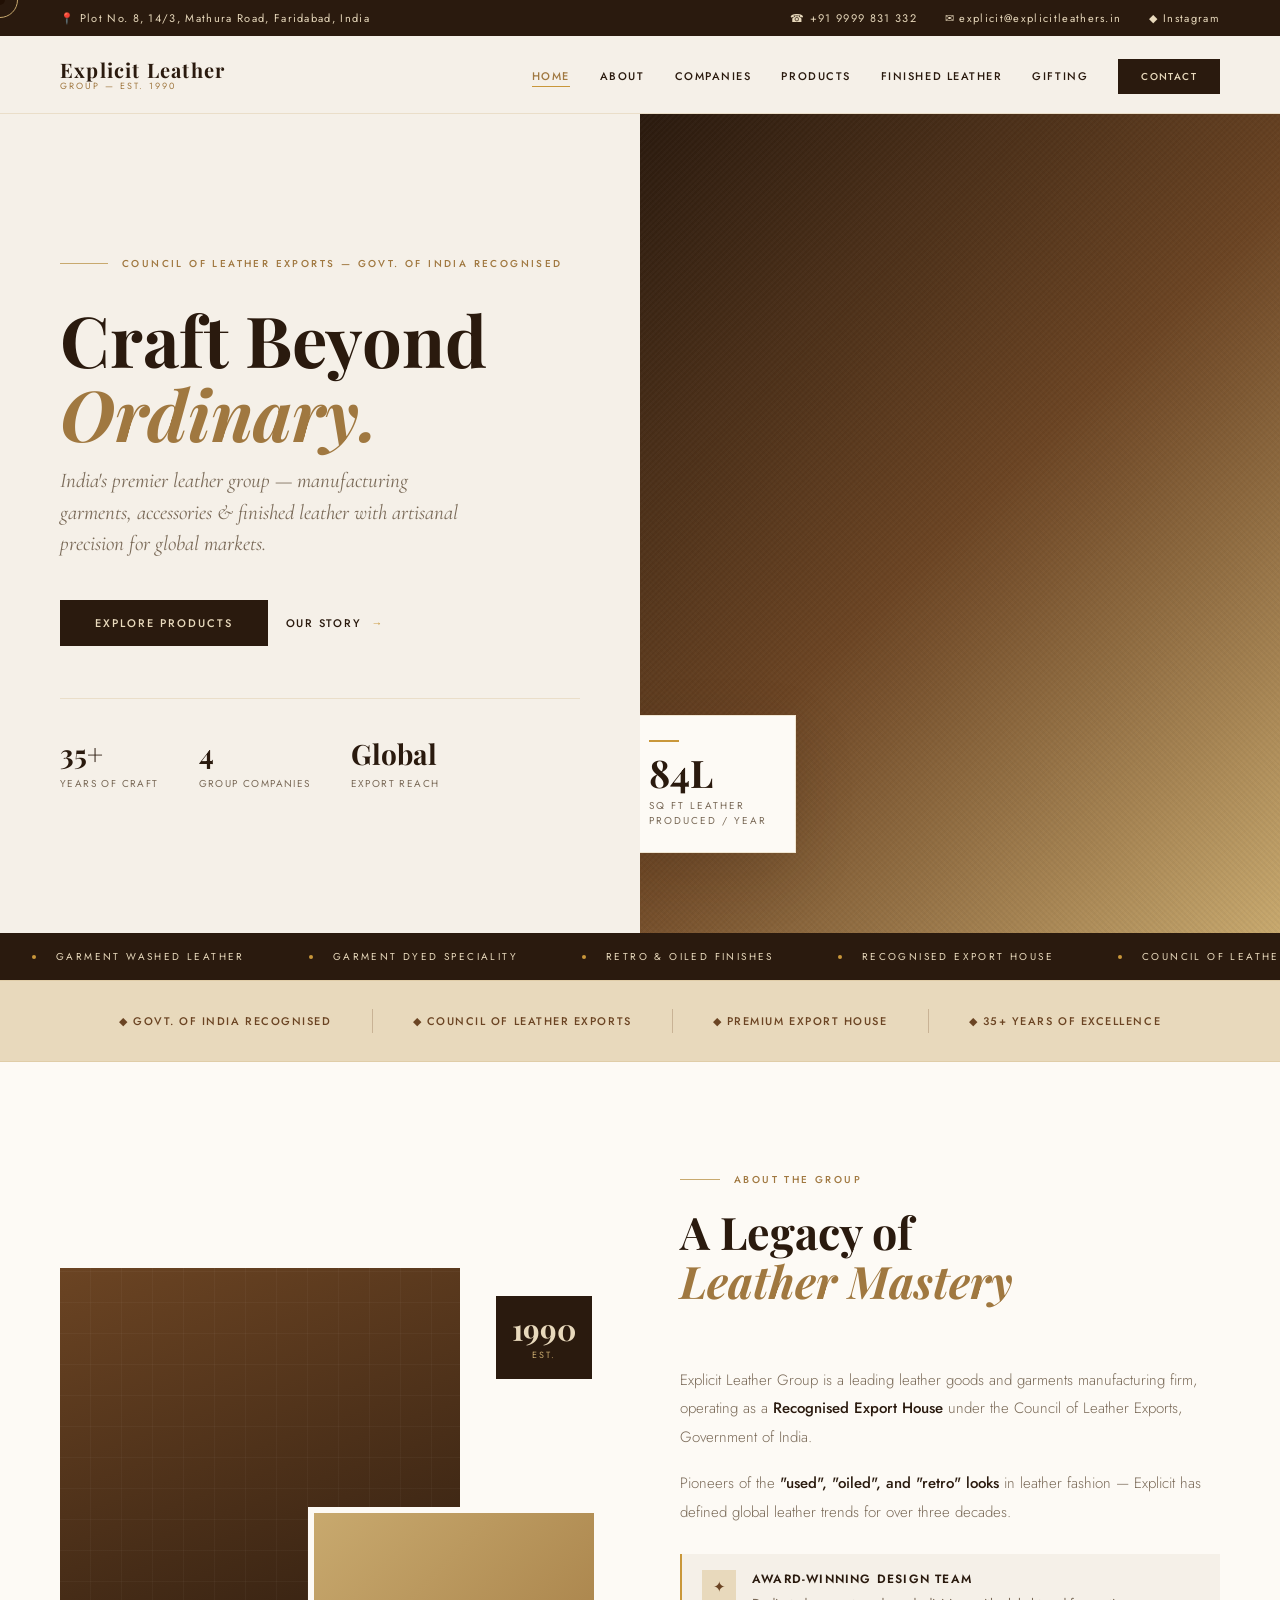
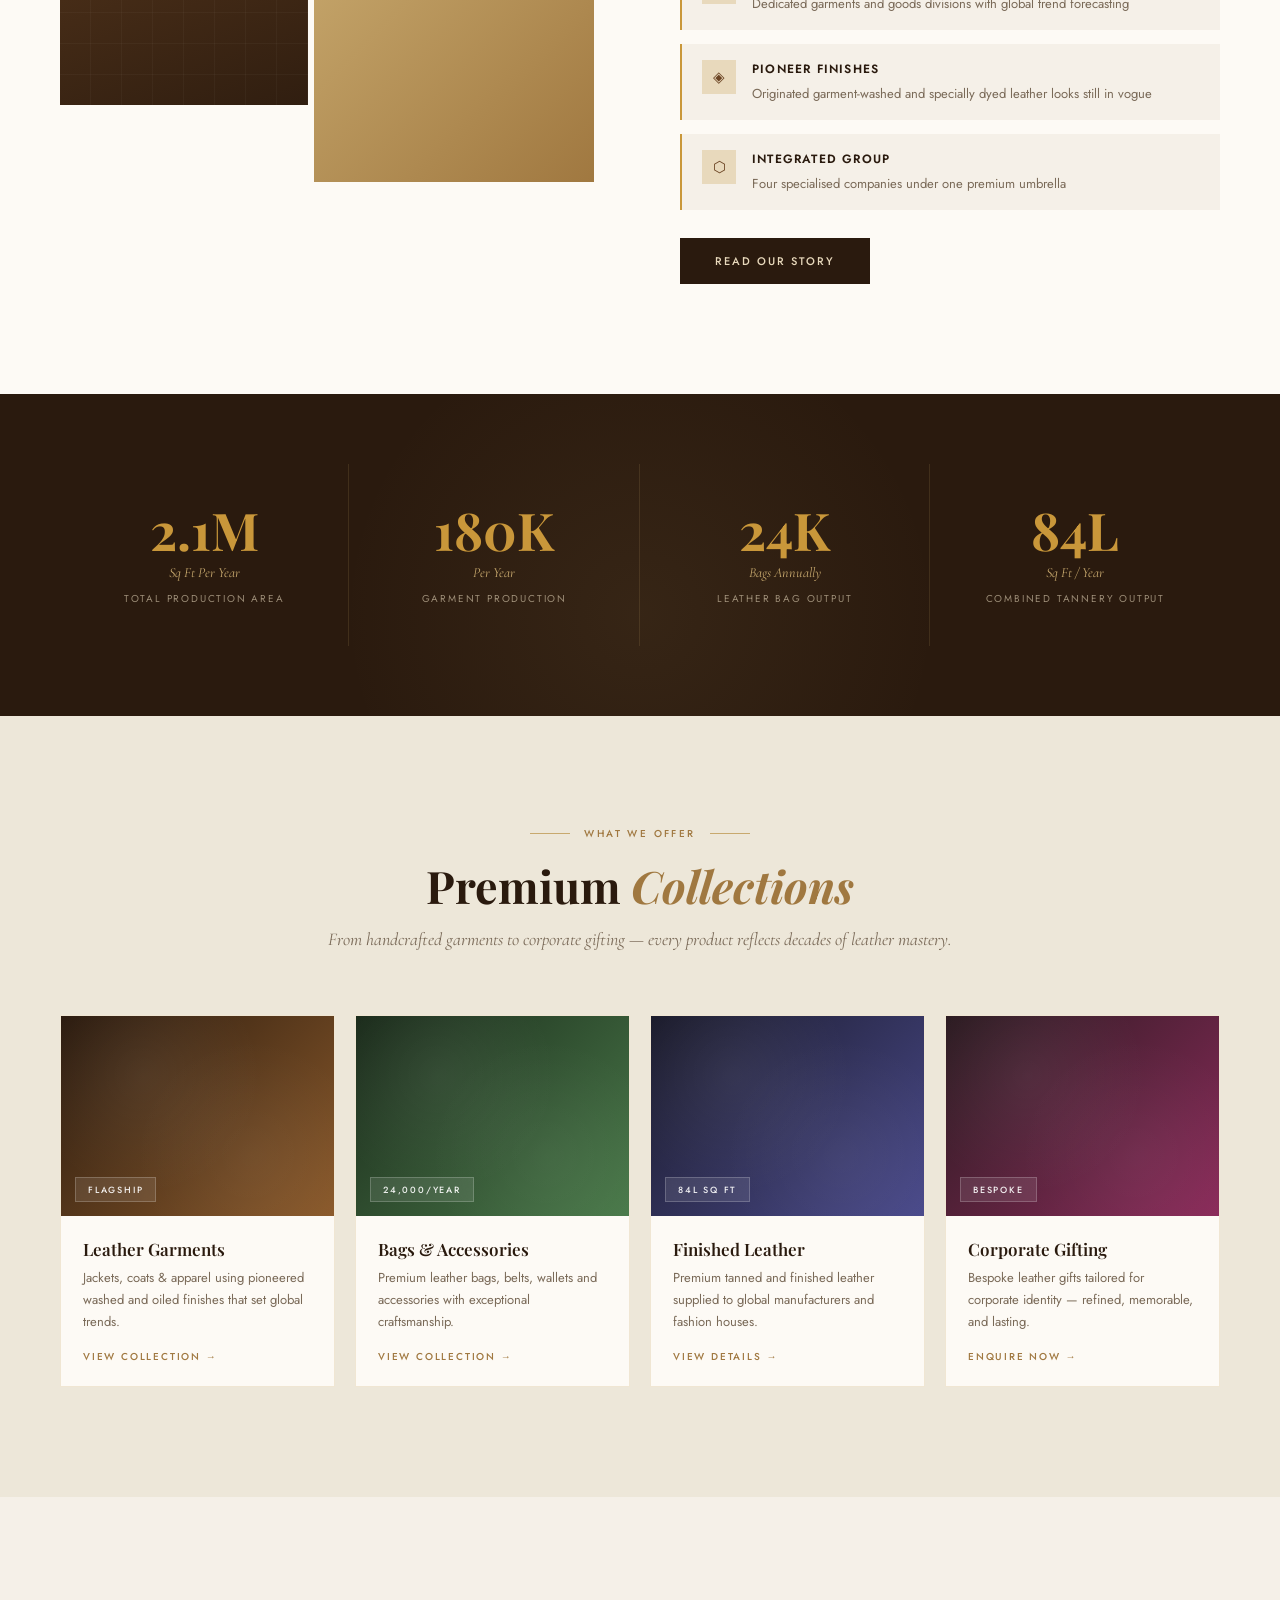
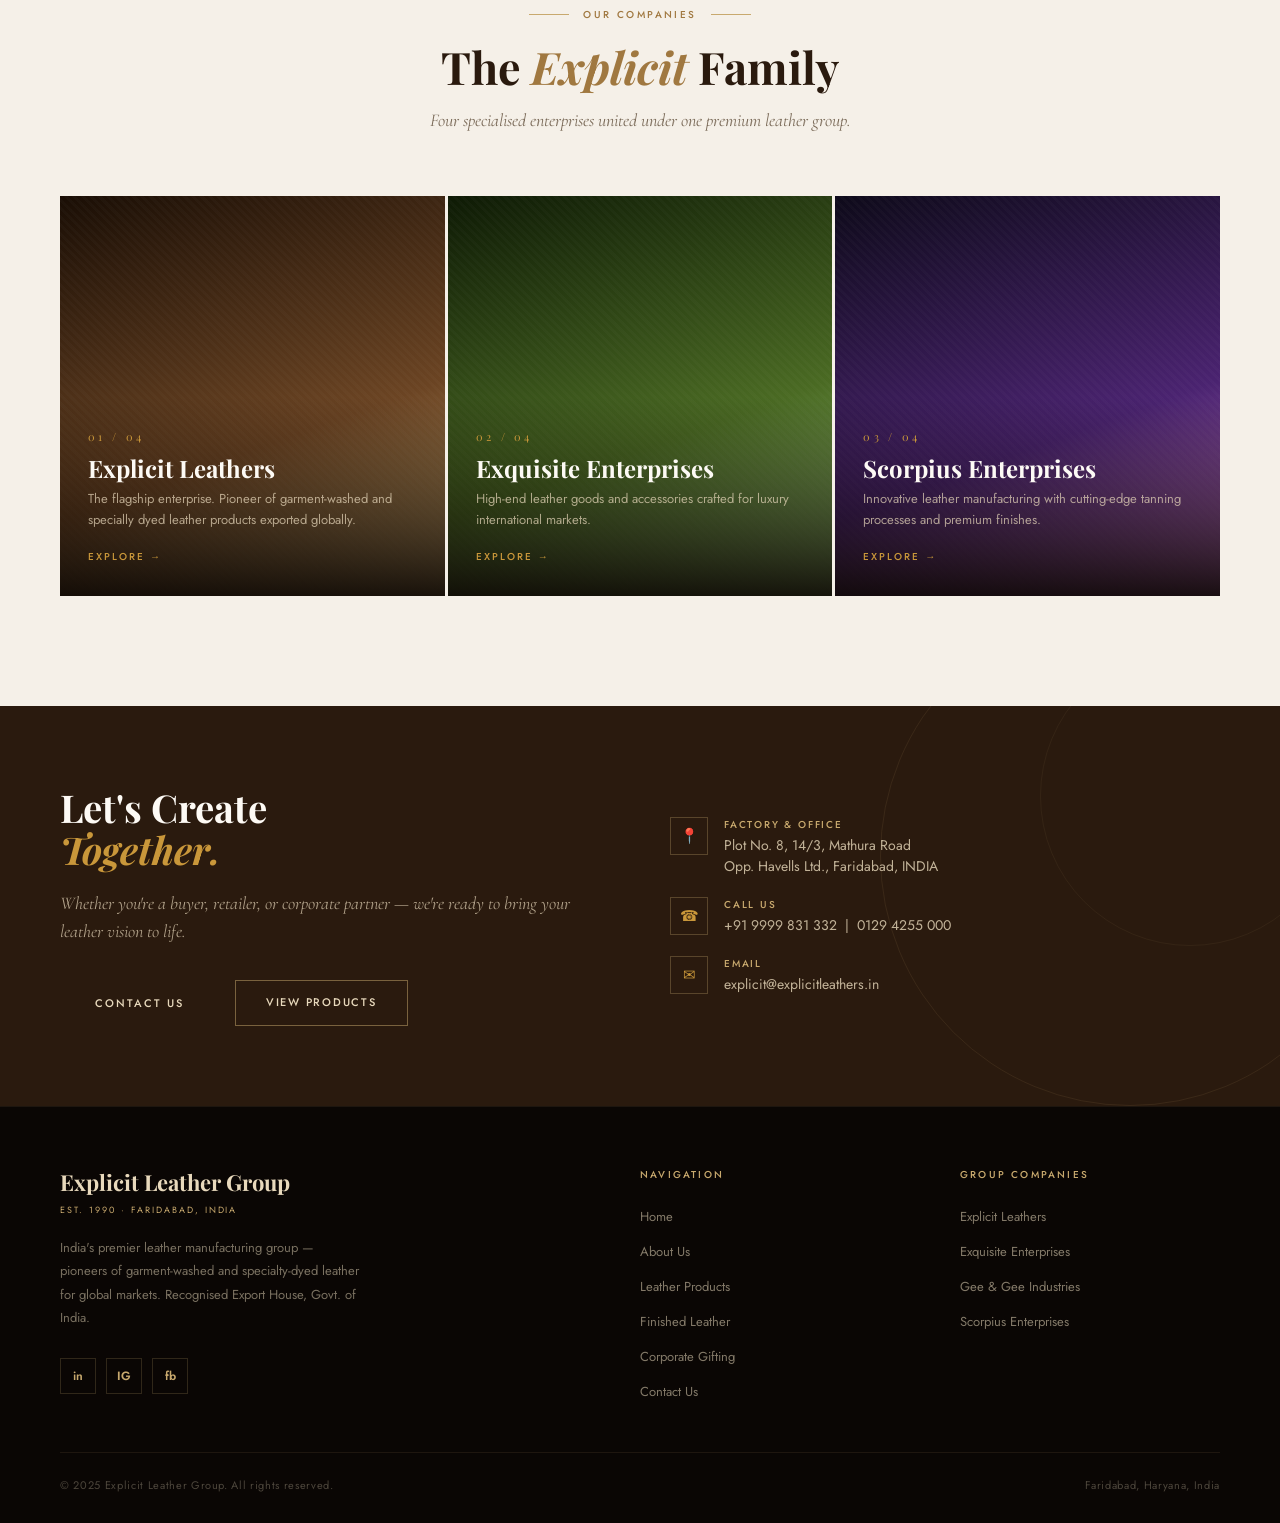
==== index.html @ a6e79720 "rename to lowercase index" ====
<!DOCTYPE html>
<html lang="en">
<head>
<meta charset="UTF-8"><meta name="viewport" content="width=device-width,initial-scale=1.0">
<title>Explicit Leather Group — Premium Leather Since 1990</title>
<link rel="stylesheet" href="global.css">
<style>
.hero{min-height:91vh;display:grid;grid-template-columns:1fr 1fr;position:relative;overflow:hidden}
.hero-left{display:flex;flex-direction:column;justify-content:center;padding:100px 60px;position:relative;z-index:2}
.hero-eyebrow{display:flex;align-items:center;gap:14px;margin-bottom:32px}
.hero-eyebrow .line{width:48px;height:1px;background:var(--tan)}
.hero-eyebrow span{font-size:10px;letter-spacing:.24em;text-transform:uppercase;color:var(--tan-dark);font-weight:500}
.hero h1{font-family:'Playfair Display',serif;font-size:clamp(52px,5.5vw,82px);line-height:1.05;font-weight:700;color:var(--espresso);margin-bottom:14px}
.hero h1 em{font-style:italic;color:var(--tan-dark)}
.hero-sub{font-family:'Cormorant Garamond',serif;font-size:21px;color:var(--muted);font-style:italic;margin-bottom:40px;line-height:1.5;max-width:420px}
.hero-actions{display:flex;gap:18px;align-items:center}
.hero-right{position:relative;overflow:hidden;display: flex;align-items: center;justify-content: center;}
.hero-bg{position:absolute;inset:0;background:linear-gradient(135deg,#2A1A0E 0%,#6B4423 50%,#C8A96E 100%)}
.hero-texture{position:absolute;inset:0;background-image:repeating-linear-gradient(45deg,transparent,transparent 2px,rgba(0,0,0,.03) 2px,rgba(0,0,0,.03) 4px),repeating-linear-gradient(-45deg,transparent,transparent 2px,rgba(255,255,255,.02) 2px,rgba(255,255,255,.02) 4px)}
.hero-overlay{position:absolute;inset:0;background:linear-gradient(to right,var(--ivory) 0%,rgba (245,240.232,0),transparent 20%);pointer-events: none;z-index: 1;}
.hero-badge{position:absolute;bottom:80px;left:-20px;background:var(--white);border:1px solid var(--border);padding:24px 28px;z-index:10;box-shadow:0 20px 60px rgba(42,26,14,.15);animation:floatY 3s ease-in-out infinite alternate}
@keyframes floatY{from{transform:translateY(0)}to{transform:translateY(-8px)}}
.hero-badge .num{font-family:'Playfair Display',serif;font-size:38px;font-weight:700;color:var(--espresso);line-height:1}
.hero-badge .lbl{font-size:10px;letter-spacing:.2em;text-transform:uppercase;color:var(--muted);margin-top:6px}
.hero-badge .bar{width:30px;height:2px;background:var(--gold);margin-bottom:12px}
.hero-numbers{display:flex;gap:40px;margin-top:52px;padding-top:36px;border-top:1px solid var(--border)}
.hn .n{font-family:'Playfair Display',serif;font-size:28px;font-weight:700;color:var(--espresso)}
.hn .l{font-size:10px;letter-spacing:.14em;text-transform:uppercase;color:var(--muted);margin-top:4px}
.recognition-banner{background:var(--tan-light);padding:28px 60px;display:flex;align-items:center;justify-content:center;gap:40px;border-top:1px solid var(--border);border-bottom:1px solid var(--border)}
.rec-item{display:flex;align-items:center;gap:12px;font-size:11px;letter-spacing:.14em;text-transform:uppercase;color:var(--brown);font-weight:500}
.rec-divider{width:1px;height:24px;background:rgba(107,68,35,.25)}
.about-strip{padding:110px 60px;display:grid;grid-template-columns:1fr 1fr;gap:80px;align-items:center;background:var(--white)}
.about-visual{position:relative;height:520px}
.av-main{position:absolute;top:0;left:0;width:74%;height:84%;background:linear-gradient(160deg,#6B4423,#2A1A0E);overflow:hidden}
.av-main-p{position:absolute;inset:0;background:repeating-linear-gradient(0deg,transparent,transparent 30px,rgba(255,255,255,.03) 30px,rgba(255,255,255,.03) 31px),repeating-linear-gradient(90deg,transparent,transparent 30px,rgba(255,255,255,.03) 30px,rgba(255,255,255,.03) 31px)}
.av-accent{position:absolute;bottom:0;right:0;width:54%;height:54%;background:linear-gradient(135deg,#C8A96E,#A07840);border:6px solid var(--white)}
.av-year{position:absolute;top:28px;right:8px;background:var(--espresso);color:var(--tan-light);padding:18px 16px;text-align:center;z-index:2}
.av-year .y{font-family:'Playfair Display',serif;font-size:30px;font-weight:700;line-height:1}
.av-year .s{font-size:9px;letter-spacing:.2em;text-transform:uppercase;color:var(--tan);margin-top:4px}
.about-body{color:var(--muted);font-size:15px;line-height:1.9;margin-bottom:18px;font-weight:300}
.about-body strong{color:var(--espresso);font-weight:500}
.highlights{display:flex;flex-direction:column;gap:14px;margin:28px 0}
.hl-item{display:flex;align-items:flex-start;gap:16px;padding:16px 20px;background:var(--ivory);border-left:2px solid var(--gold)}
.hl-icon{width:34px;height:34px;background:var(--tan-light);display:flex;align-items:center;justify-content:center;flex-shrink:0;font-size:15px;color:var(--brown)}
.hl-text strong{display:block;font-size:12px;letter-spacing:.1em;text-transform:uppercase;color:var(--espresso);font-weight:600;margin-bottom:3px}
.hl-text span{font-size:13px;color:var(--muted)}
.products-teaser{padding:110px 60px;background:var(--cream)}
.pt-grid{display:grid;grid-template-columns:repeat(4,1fr);gap:20px;margin-top:60px}
.pt-card{background:var(--white);border:1px solid var(--border);overflow:hidden;transition:box-shadow .4s,transform .4s}
.pt-card:hover{box-shadow:0 20px 50px rgba(42,26,14,.11);transform:translateY(-4px)}
.pt-visual{height:200px;position:relative;overflow:hidden}
.pv1{background:linear-gradient(135deg,#2A1A0E,#8B5A2B)}
.pv2{background:linear-gradient(135deg,#1A2A1A,#4A7A4A)}
.pv3{background:linear-gradient(135deg,#1A1A2A,#4A4A8B)}
.pv4{background:linear-gradient(135deg,#2A1A20,#8B2B5A)}
.pv-pat{position:absolute;inset:0;background-image:radial-gradient(circle at 30% 30%,rgba(255,255,255,.06) 0%,transparent 50%),radial-gradient(circle at 70% 70%,rgba(255,255,255,.04) 0%,transparent 50%)}
.pv-tag{position:absolute;bottom:14px;left:14px;background:rgba(255,255,255,.1);border:1px solid rgba(255,255,255,.2);backdrop-filter:blur(8px);padding:5px 12px;font-size:9px;letter-spacing:.2em;text-transform:uppercase;color:rgba(255,255,255,.9);font-weight:500}
.pt-info{padding:22px}
.pt-name{font-family:'Playfair Display',serif;font-size:17px;font-weight:600;color:var(--espresso);margin-bottom:7px}
.pt-desc{font-size:13px;color:var(--muted);line-height:1.7;margin-bottom:16px}
.pt-link{display:flex;align-items:center;gap:8px;color:var(--tan-dark);font-size:10px;letter-spacing:.18em;text-transform:uppercase;font-weight:500;text-decoration:none;transition:gap .3s}
.pt-link:hover{gap:14px}
.sub-section{padding:110px 60px;background:var(--ivory)}
.sub-grid{display:grid;grid-template-columns:repeat(3,1fr);gap:3px;margin-top:60px}
.sub-card{position:relative;height:400px;overflow:hidden;cursor:pointer}
.sub-bg{position:absolute;inset:0;transition:transform .7s ease}
.sub-card:hover .sub-bg{transform:scale(1.06)}
.sbg1{background:linear-gradient(160deg,#1a0e05 0%,#6B4423 60%,#C8A96E 100%)}
.sbg2{background:linear-gradient(160deg,#0e1a05 0%,#4a6a23 60%,#9BC878 100%)}
.sbg3{background:linear-gradient(160deg,#0e0a1a 0%,#4a2370 60%,#C878C8 100%)}
.sub-tex{position:absolute;inset:0;background-image:repeating-linear-gradient(45deg,transparent,transparent 3px,rgba(255,255,255,.02) 3px,rgba(255,255,255,.02) 6px)}
.sub-con{position:absolute;bottom:0;left:0;right:0;padding:32px 28px;background:linear-gradient(to top,rgba(10,5,2,.92) 0%,transparent 100%)}
.sub-num{font-family:'Playfair Display',serif;font-size:11px;color:var(--gold);letter-spacing:.3em;margin-bottom:10px}
.sub-name{font-family:'Playfair Display',serif;font-size:24px;font-weight:700;color:var(--white);margin-bottom:7px;line-height:1.2}
.sub-desc{font-size:13px;color:rgba(232,217,188,.7);line-height:1.6;margin-bottom:18px}
.sub-link{display:flex;align-items:center;gap:10px;color:var(--gold);font-size:10px;letter-spacing:.2em;text-transform:uppercase;font-weight:500;text-decoration:none;transition:gap .3s}
.sub-link:hover{gap:16px}
.cta-banner{background:var(--espresso);padding:80px 60px;display:grid;grid-template-columns:1fr 1fr;gap:60px;align-items:center;position:relative;overflow:hidden}
.cta-banner::before{content:'';position:absolute;top:-100px;right:-100px;width:500px;height:500px;border:1px solid rgba(200,169,110,.1);border-radius:50%}
.cta-banner::after{content:'';position:absolute;top:-60px;right:-60px;width:300px;height:300px;border:1px solid rgba(200,169,110,.07);border-radius:50%}
.cta-h{font-family:'Playfair Display',serif;font-size:clamp(34px,3vw,52px);font-weight:700;color:var(--white);line-height:1.1;margin-bottom:18px}
.cta-h em{font-style:italic;color:var(--gold)}
.cta-sub{font-family:'Cormorant Garamond',serif;font-style:italic;font-size:18px;color:rgba(232,217,188,.7);margin-bottom:34px;line-height:1.6}
.cta-details{display:flex;flex-direction:column;gap:20px}
.cd-item{display:flex;align-items:flex-start;gap:16px}
.cd-icon{width:38px;height:38px;border:1px solid rgba(200,169,110,.3);display:flex;align-items:center;justify-content:center;color:var(--gold);font-size:15px;flex-shrink:0}
.cd-text strong{display:block;font-size:10px;letter-spacing:.18em;text-transform:uppercase;color:var(--tan);font-weight:500;margin-bottom:3px}
.cd-text span{font-size:14px;color:rgba(232,217,188,.8);line-height:1.5;display:block}
</style>
</head>
<body>
<div class="cursor" id="cursor"></div>
<div class="cursor-ring" id="cursorRing"></div>

<div class="topbar">
  <div>📍 Plot No. 8, 14/3, Mathura Road, Faridabad, India</div>
  <div class="topbar-right">
    <a href="tel:+919999831332">☎ +91 9999 831 332</a>
    <a href="mailto:explicit@explicitleathers.in">✉ explicit@explicitleathers.in</a>
    <a href="https://www.instagram.com/explicitleathergroup/" target="_blank">◆ Instagram</a>
  </div>
</div>

<nav>
  <a class="nav-logo" href="index.html">Explicit Leather<span>Group — Est. 1990</span></a>
  <ul class="nav-links">
    <li><a href="index.html" class="active">Home</a></li>
    <li><a href="about.html">About</a></li>
    <li><a href="companies.html">Companies</a></li>
    <li><a href="products.html">Products</a></li>
    <li><a href="finished-leather.html">Finished Leather</a></li>
    <li><a href="corporate-gifting.html">Gifting</a></li>
    <li><a href="contact.html" class="nav-cta">Contact</a></li>
  </ul>
</nav>

<!-- HERO -->
<section class="hero">
  <div class="hero-left">
    <div class="hero-eyebrow fade-up"><div class="line"></div><span>Council of Leather Exports — Govt. of India Recognised</span></div>
    <h1 class="fade-up">Craft Beyond<br><em>Ordinary.</em></h1>
    <p class="hero-sub fade-up">India's premier leather group — manufacturing garments, accessories &amp; finished leather with artisanal precision for global markets.</p>
    <div class="hero-actions fade-up">
      <a href="products.html" class="btn-primary">Explore Products</a>
      <a href="about.html" class="btn-ghost">Our Story <span class="arr">→</span></a>
    </div>
    <div class="hero-numbers fade-up">
      <div class="hn"><div class="n">35+</div><div class="l">Years of Craft</div></div>
      <div class="hn"><div class="n">4</div><div class="l">Group Companies</div></div>
      <div class="hn"><div class="n">Global</div><div class="l">Export Reach</div></div>
    </div>
  </div>
  <div class="hero-right">
    <div class="hero-bg"></div><div class="hero-texture"></div><div class="hero-overlay"></div>
    <div class="hero-badge">
      <div class="bar"></div>
      <div class="num">84L</div>
      <div class="lbl">Sq Ft Leather<br>Produced / Year</div>
    </div>
  </div>
</section>

<!-- MARQUEE -->
<div class="marquee-strip"><div class="marquee-track" id="mt">
  <div class="marquee-item"><span class="marquee-dot"></span>Garment Washed Leather</div>
  <div class="marquee-item"><span class="marquee-dot"></span>Garment Dyed Speciality</div>
  <div class="marquee-item"><span class="marquee-dot"></span>Retro &amp; Oiled Finishes</div>
  <div class="marquee-item"><span class="marquee-dot"></span>Recognised Export House</div>
  <div class="marquee-item"><span class="marquee-dot"></span>Council of Leather Exports</div>
  <div class="marquee-item"><span class="marquee-dot"></span>2.1M Sq Ft Capacity/Year</div>
  <div class="marquee-item"><span class="marquee-dot"></span>24,000 Bags Annually</div>
  <div class="marquee-item"><span class="marquee-dot"></span>Garment Washed Leather</div>
  <div class="marquee-item"><span class="marquee-dot"></span>Garment Dyed Speciality</div>
  <div class="marquee-item"><span class="marquee-dot"></span>Retro &amp; Oiled Finishes</div>
  <div class="marquee-item"><span class="marquee-dot"></span>Recognised Export House</div>
  <div class="marquee-item"><span class="marquee-dot"></span>Council of Leather Exports</div>
  <div class="marquee-item"><span class="marquee-dot"></span>2.1M Sq Ft Capacity/Year</div>
  <div class="marquee-item"><span class="marquee-dot"></span>24,000 Bags Annually</div>
</div></div>

<!-- RECOGNITION -->
<div class="recognition-banner">
  <div class="rec-item">◆ Govt. of India Recognised</div>
  <div class="rec-divider"></div>
  <div class="rec-item">◆ Council of Leather Exports</div>
  <div class="rec-divider"></div>
  <div class="rec-item">◆ Premium Export House</div>
  <div class="rec-divider"></div>
  <div class="rec-item">◆ 35+ Years of Excellence</div>
</div>

<!-- ABOUT STRIP -->
<section class="about-strip">
  <div class="about-visual fade-up">
    <div class="av-main"><div class="av-main-p"></div></div>
    <div class="av-accent"></div>
    <div class="av-year"><div class="y">1990</div><div class="s">Est.</div></div>
  </div>
  <div class="fade-up">
    <div class="section-header left">
      <div class="section-eyebrow left"><div class="eyebrow-line"></div><span>About The Group</span></div>
      <h2 class="section-title">A Legacy of<br><em>Leather Mastery</em></h2>
    </div>
    <p class="about-body">Explicit Leather Group is a leading leather goods and garments manufacturing firm, operating as a <strong>Recognised Export House</strong> under the Council of Leather Exports, Government of India.</p>
    <p class="about-body">Pioneers of the <strong>"used", "oiled", and "retro" looks</strong> in leather fashion — Explicit has defined global leather trends for over three decades.</p>
    <div class="highlights">
      <div class="hl-item"><div class="hl-icon">✦</div><div class="hl-text"><strong>Award-Winning Design Team</strong><span>Dedicated garments and goods divisions with global trend forecasting</span></div></div>
      <div class="hl-item"><div class="hl-icon">◈</div><div class="hl-text"><strong>Pioneer Finishes</strong><span>Originated garment-washed and specially dyed leather looks still in vogue</span></div></div>
      <div class="hl-item"><div class="hl-icon">⬡</div><div class="hl-text"><strong>Integrated Group</strong><span>Four specialised companies under one premium umbrella</span></div></div>
    </div>
    <a href="about.html" class="btn-primary">Read Our Story</a>
  </div>
</section>

<!-- STATS -->
<section class="stats-banner">
  <div class="stat-item fade-up"><div class="stat-num">2.1M</div><span class="stat-unit">Sq Ft Per Year</span><div class="stat-label">Total Production Area</div></div>
  <div class="stat-item fade-up"><div class="stat-num">180K</div><span class="stat-unit">Per Year</span><div class="stat-label">Garment Production</div></div>
  <div class="stat-item fade-up"><div class="stat-num">24K</div><span class="stat-unit">Bags Annually</span><div class="stat-label">Leather Bag Output</div></div>
  <div class="stat-item fade-up"><div class="stat-num">84L</div><span class="stat-unit">Sq Ft / Year</span><div class="stat-label">Combined Tannery Output</div></div>
</section>

<!-- PRODUCTS TEASER -->
<section class="products-teaser">
  <div class="section-header fade-up">
    <div class="section-eyebrow"><div class="eyebrow-line"></div><span>What We Offer</span><div class="eyebrow-line"></div></div>
    <h2 class="section-title">Premium <em>Collections</em></h2>
    <p class="section-desc">From handcrafted garments to corporate gifting — every product reflects decades of leather mastery.</p>
  </div>
  <div class="pt-grid">
    <div class="pt-card fade-up"><div class="pt-visual pv1"><div class="pv-pat"></div><div class="pv-tag">Flagship</div></div><div class="pt-info"><div class="pt-name">Leather Garments</div><div class="pt-desc">Jackets, coats &amp; apparel using pioneered washed and oiled finishes that set global trends.</div><a href="products.html" class="pt-link">View Collection →</a></div></div>
    <div class="pt-card fade-up"><div class="pt-visual pv2"><div class="pv-pat"></div><div class="pv-tag">24,000/Year</div></div><div class="pt-info"><div class="pt-name">Bags &amp; Accessories</div><div class="pt-desc">Premium leather bags, belts, wallets and accessories with exceptional craftsmanship.</div><a href="products.html" class="pt-link">View Collection →</a></div></div>
    <div class="pt-card fade-up"><div class="pt-visual pv3"><div class="pv-pat"></div><div class="pv-tag">84L Sq Ft</div></div><div class="pt-info"><div class="pt-name">Finished Leather</div><div class="pt-desc">Premium tanned and finished leather supplied to global manufacturers and fashion houses.</div><a href="finished-leather.html" class="pt-link">View Details →</a></div></div>
    <div class="pt-card fade-up"><div class="pt-visual pv4"><div class="pv-pat"></div><div class="pv-tag">Bespoke</div></div><div class="pt-info"><div class="pt-name">Corporate Gifting</div><div class="pt-desc">Bespoke leather gifts tailored for corporate identity — refined, memorable, and lasting.</div><a href="corporate-gifting.html" class="pt-link">Enquire Now →</a></div></div>
  </div>
</section>

<!-- COMPANIES -->
<section class="sub-section">
  <div class="section-header fade-up">
    <div class="section-eyebrow"><div class="eyebrow-line"></div><span>Our Companies</span><div class="eyebrow-line"></div></div>
    <h2 class="section-title">The <em>Explicit</em> Family</h2>
    <p class="section-desc">Four specialised enterprises united under one premium leather group.</p>
  </div>
  <div class="sub-grid">
    <div class="sub-card"><div class="sub-bg sbg1"></div><div class="sub-tex"></div><div class="sub-con"><div class="sub-num">01 / 04</div><div class="sub-name">Explicit Leathers</div><div class="sub-desc">The flagship enterprise. Pioneer of garment-washed and specially dyed leather products exported globally.</div><a href="companies.html" class="sub-link">Explore →</a></div></div>
    <div class="sub-card"><div class="sub-bg sbg2"></div><div class="sub-tex"></div><div class="sub-con"><div class="sub-num">02 / 04</div><div class="sub-name">Exquisite Enterprises</div><div class="sub-desc">High-end leather goods and accessories crafted for luxury international markets.</div><a href="companies.html" class="sub-link">Explore →</a></div></div>
    <div class="sub-card"><div class="sub-bg sbg3"></div><div class="sub-tex"></div><div class="sub-con"><div class="sub-num">03 / 04</div><div class="sub-name">Scorpius Enterprises</div><div class="sub-desc">Innovative leather manufacturing with cutting-edge tanning processes and premium finishes.</div><a href="companies.html" class="sub-link">Explore →</a></div></div>
  </div>
</section>

<!-- CTA BANNER -->
<section class="cta-banner">
  <div class="fade-up" style="position:relative;z-index:2">
    <h2 class="cta-h">Let's Create<br><em>Together.</em></h2>
    <p class="cta-sub">Whether you're a buyer, retailer, or corporate partner — we're ready to bring your leather vision to life.</p>
    <div style="display:flex;gap:16px">
      <a href="contact.html" class="btn-primary">Contact Us</a>
      <a href="products.html" class="btn-outline">View Products</a>
    </div>
  </div>
  <div class="cta-details fade-up" style="position:relative;z-index:2">
    <div class="cd-item"><div class="cd-icon">📍</div><div class="cd-text"><strong>Factory &amp; Office</strong><span>Plot No. 8, 14/3, Mathura Road<br>Opp. Havells Ltd., Faridabad, INDIA</span></div></div>
    <div class="cd-item"><div class="cd-icon">☎</div><div class="cd-text"><strong>Call Us</strong><span>+91 9999 831 332 &nbsp;|&nbsp; 0129 4255 000</span></div></div>
    <div class="cd-item"><div class="cd-icon">✉</div><div class="cd-text"><strong>Email</strong><span>explicit@explicitleathers.in</span></div></div>
  </div>
</section>

<!-- FOOTER -->
<footer>
  <div class="footer-grid">
    <div>
      <div class="footer-brand-name">Explicit Leather Group</div>
      <div class="footer-brand-sub">Est. 1990 · Faridabad, India</div>
      <p class="footer-desc">India's premier leather manufacturing group — pioneers of garment-washed and specialty-dyed leather for global markets. Recognised Export House, Govt. of India.</p>
      <div class="footer-social">
        <a class="social-btn" href="#">in</a>
        <a class="social-btn" href="https://www.instagram.com/explicitleathergroup/" target="_blank">IG</a>
        <a class="social-btn" href="#">fb</a>
      </div>
    </div>
    <div>
      <div class="footer-col-title">Navigation</div>
      <ul class="footer-links">
        <li><a href="index.html">Home</a></li>
        <li><a href="about.html">About Us</a></li>
        <li><a href="products.html">Leather Products</a></li>
        <li><a href="finished-leather.html">Finished Leather</a></li>
        <li><a href="corporate-gifting.html">Corporate Gifting</a></li>
        <li><a href="contact.html">Contact Us</a></li>
      </ul>
    </div>
    <div>
      <div class="footer-col-title">Group Companies</div>
      <ul class="footer-links">
        <li><a href="companies.html">Explicit Leathers</a></li>
        <li><a href="companies.html">Exquisite Enterprises</a></li>
        <li><a href="companies.html">Gee &amp; Gee Industries</a></li>
        <li><a href="companies.html">Scorpius Enterprises</a></li>
      </ul>
    </div>
  </div>
  <div class="footer-bottom">
    <span>© 2025 Explicit Leather Group. All rights reserved.</span>
    <span>Faridabad, Haryana, India</span>
  </div>
</footer>

<a class="scroll-top" href="#" id="scrollTop">↑</a>
<script src="common.js"></script>
</body></html>
---- global.css ----
@import url('https://fonts.googleapis.com/css2?family=Playfair+Display:ital,wght@0,400;0,600;0,700;1,400;1,600&family=Cormorant+Garamond:ital,wght@0,300;0,400;0,500;1,300;1,400&family=Jost:wght@300;400;500;600&display=swap');
*,*::before,*::after{margin:0;padding:0;box-sizing:border-box}
:root{
  --ink:#0D0B08;--ivory:#F5F0E8;--cream:#EDE7D9;--tan:#C8A96E;--tan-dark:#A07840;
  --tan-light:#E8D9BC;--brown:#6B4423;--espresso:#2A1A0E;--gold:#C9973A;
  --gold-light:#E8C87A;--white:#FDFAF5;--muted:#7A6A58;--border:rgba(200,169,110,0.25);
}
html{scroll-behavior:smooth}
body{font-family:'Jost',sans-serif;background:var(--ivory);color:var(--ink);overflow-x:hidden;cursor:auto}
::-webkit-scrollbar{width:3px}::-webkit-scrollbar-track{background:var(--cream)}::-webkit-scrollbar-thumb{background:var(--tan)}
.cursor{position:fixed;width:10px;height:10px;background:var(--gold);border-radius:50%;pointer-events:none;z-index:9999;transform:translate(-50%,-50%);mix-blend-mode:multiply}
.cursor-ring{position:fixed;width:36px;height:36px;border:1px solid var(--tan);border-radius:50%;pointer-events:none;z-index:9998;transform:translate(-50%,-50%);transition:transform .12s ease}
.topbar{background:var(--espresso);color:var(--tan-light);display:flex;justify-content:space-between;align-items:center;padding:10px 60px;font-size:11px;letter-spacing:.12em}
.topbar a{color:var(--tan-light);text-decoration:none;transition:color .3s}.topbar a:hover{color:var(--gold-light)}
.topbar-right{display:flex;gap:28px;align-items:center}
nav{position:sticky;top:0;z-index:100;background:rgba(245,240,232,.97);backdrop-filter:blur(12px);border-bottom:1px solid var(--border);display:flex;align-items:center;justify-content:space-between;padding:0 60px;height:78px}
.nav-logo{font-family:'Playfair Display',serif;font-size:20px;font-weight:700;letter-spacing:.06em;color:var(--espresso);text-decoration:none;display:flex;flex-direction:column;line-height:1.1}
.nav-logo span{font-size:9px;letter-spacing:.22em;font-family:'Jost',sans-serif;font-weight:400;color:var(--tan-dark);text-transform:uppercase}
.nav-links{display:flex;gap:30px;list-style:none;align-items:center}
.nav-links a{font-size:11px;letter-spacing:.14em;text-transform:uppercase;color:var(--espresso);text-decoration:none;font-weight:500;position:relative;padding-bottom:3px}
.nav-links a::after{content:'';position:absolute;bottom:0;left:0;width:0;height:1px;background:var(--gold);transition:width .3s ease}
.nav-links a:hover::after,.nav-links a.active::after{width:100%}
.nav-links a.active{color:var(--tan-dark)}
.nav-cta{background:var(--espresso)!important;color:var(--tan-light)!important;padding:9px 22px!important;letter-spacing:.14em!important;font-size:10px!important;border:1px solid var(--espresso)!important;transition:all .3s!important}
.nav-cta:hover{background:transparent!important;color:var(--espresso)!important}.nav-cta::after{display:none!important}
.btn-primary{background:var(--espresso);color:var(--tan-light);padding:14px 34px;font-size:11px;letter-spacing:.18em;text-transform:uppercase;font-weight:500;border:1px solid var(--espresso);text-decoration:none;transition:all .3s;display:inline-block;cursor:pointer}
.btn-primary:hover{background:transparent;color:var(--espresso)}
.btn-ghost{color:var(--espresso);font-size:11px;letter-spacing:.16em;text-transform:uppercase;font-weight:500;text-decoration:none;display:inline-flex;align-items:center;gap:10px;transition:gap .3s}
.btn-ghost:hover{gap:18px}.btn-ghost .arr{color:var(--gold)}
.btn-outline{background:transparent;color:var(--tan-light);padding:13px 30px;font-size:11px;letter-spacing:.16em;text-transform:uppercase;font-weight:500;border:1px solid rgba(200,169,110,.5);text-decoration:none;transition:all .3s;display:inline-block}
.btn-outline:hover{background:var(--tan);border-color:var(--tan);color:var(--espresso)}
.section-eyebrow{display:flex;align-items:center;justify-content:center;gap:14px;margin-bottom:20px}
.section-eyebrow.left{justify-content:flex-start}
.eyebrow-line{width:40px;height:1px;background:var(--tan)}
.section-eyebrow span{font-size:10px;letter-spacing:.24em;text-transform:uppercase;color:var(--tan-dark);font-weight:500}
.section-title{font-family:'Playfair Display',serif;font-size:clamp(32px,3.5vw,52px);font-weight:700;color:var(--espresso);line-height:1.1}
.section-title em{font-style:italic;color:var(--tan-dark)}
.section-title.light{color:var(--white)}.section-title.light em{color:var(--gold)}
.section-desc{font-family:'Cormorant Garamond',serif;font-size:18px;color:var(--muted);font-style:italic;margin-top:14px;line-height:1.7}
.section-desc.light{color:rgba(232,217,188,.7)}
.section-header{text-align:center;margin-bottom:60px}.section-header.left{text-align:left}
.page-hero{background:var(--espresso);padding:90px 60px 80px;position:relative;overflow:hidden}
.page-hero::before{content:'';position:absolute;top:-80px;right:-80px;width:500px;height:500px;border:1px solid rgba(200,169,110,.1);border-radius:50%}
.page-hero::after{content:'';position:absolute;top:-40px;right:-40px;width:300px;height:300px;border:1px solid rgba(200,169,110,.07);border-radius:50%}
.page-hero-inner{position:relative;z-index:2;max-width:700px}
.ph-eyebrow{display:flex;align-items:center;gap:14px;margin-bottom:24px}
.ph-eyebrow .line{width:48px;height:1px;background:var(--tan)}
.ph-eyebrow span{font-size:10px;letter-spacing:.26em;text-transform:uppercase;color:var(--tan);font-weight:400}
.page-hero h1{font-family:'Playfair Display',serif;font-size:clamp(40px,5vw,68px);font-weight:700;color:var(--white);line-height:1.05;margin-bottom:20px}
.page-hero h1 em{font-style:italic;color:var(--gold)}
.page-hero p{font-family:'Cormorant Garamond',serif;font-style:italic;font-size:19px;color:rgba(232,217,188,.75);line-height:1.6;max-width:560px}
.breadcrumb{margin-top:32px;display:flex;align-items:center;gap:10px;font-size:11px;letter-spacing:.14em;text-transform:uppercase;color:rgba(232,217,188,.4)}
.breadcrumb a{color:var(--tan);text-decoration:none}.breadcrumb a:hover{color:var(--gold-light)}
.breadcrumb-sep{color:rgba(200,169,110,.3)}
.marquee-strip{background:var(--espresso);padding:16px 0;overflow:hidden}
.marquee-track{display:flex;animation:marquee 22s linear infinite;white-space:nowrap}
@keyframes marquee{from{transform:translateX(0)}to{transform:translateX(-50%)}}
.marquee-item{display:inline-flex;align-items:center;gap:20px;padding:0 32px;font-size:10px;letter-spacing:.24em;text-transform:uppercase;color:var(--tan-light);font-weight:400}
.marquee-dot{width:4px;height:4px;background:var(--gold);border-radius:50%;flex-shrink:0}
.stats-banner{background:var(--espresso);padding:70px 60px;display:grid;grid-template-columns:repeat(4,1fr);gap:1px;position:relative;overflow:hidden}
.stats-banner::before{content:'';position:absolute;top:-80px;left:50%;transform:translateX(-50%);width:600px;height:600px;background:radial-gradient(circle,rgba(200,169,110,.08) 0%,transparent 70%);pointer-events:none}
.stat-item{text-align:center;padding:40px 20px;border-right:1px solid rgba(200,169,110,.15)}
.stat-item:last-child{border-right:none}
.stat-num{font-family:'Playfair Display',serif;font-size:52px;font-weight:700;color:var(--gold);line-height:1;margin-bottom:8px}
.stat-unit{font-size:14px;color:var(--tan);font-family:'Cormorant Garamond',serif;font-style:italic;display:block;margin-bottom:10px}
.stat-label{font-size:10px;letter-spacing:.18em;text-transform:uppercase;color:rgba(232,217,188,.6);font-weight:400}
footer{background:#0A0604;padding:60px 60px 30px;border-top:1px solid rgba(200,169,110,.1)}
.footer-grid{display:grid;grid-template-columns:2fr 1fr 1fr;gap:60px;padding-bottom:50px;border-bottom:1px solid rgba(200,169,110,.1)}
.footer-brand-name{font-family:'Playfair Display',serif;font-size:22px;font-weight:700;color:var(--tan-light);margin-bottom:6px}
.footer-brand-sub{font-size:9px;letter-spacing:.22em;text-transform:uppercase;color:var(--tan);margin-bottom:20px}
.footer-desc{font-size:13px;color:rgba(232,217,188,.5);line-height:1.8;max-width:300px;margin-bottom:28px}
.footer-social{display:flex;gap:10px}
.social-btn{width:36px;height:36px;border:1px solid rgba(200,169,110,.2);display:flex;align-items:center;justify-content:center;color:var(--tan);font-size:12px;text-decoration:none;transition:all .3s;font-weight:600}
.social-btn:hover{border-color:var(--gold);color:var(--gold)}
.footer-col-title{font-size:10px;letter-spacing:.22em;text-transform:uppercase;color:var(--tan);font-weight:500;margin-bottom:22px}
.footer-links{list-style:none;display:flex;flex-direction:column;gap:12px}
.footer-links a{font-size:13px;color:rgba(232,217,188,.55);text-decoration:none;transition:color .3s}
.footer-links a:hover{color:var(--tan-light)}
.footer-bottom{display:flex;justify-content:space-between;align-items:center;padding-top:24px;font-size:11px;color:rgba(232,217,188,.3);letter-spacing:.06em}
.footer-bottom a{color:var(--tan);text-decoration:none}
.scroll-top{position:fixed;bottom:30px;right:30px;width:44px;height:44px;background:var(--espresso);border:1px solid rgba(200,169,110,.3);color:var(--gold);display:flex;align-items:center;justify-content:center;cursor:pointer;font-size:16px;z-index:200;opacity:0;transition:opacity .3s;text-decoration:none}
.scroll-top.visible{opacity:1}
.fade-up{opacity:0;transform:translateY(30px);transition:opacity .7s ease,transform .7s ease}
.fade-up.visible{opacity:1;transform:translateY(0)}
.gold-divider{width:48px;height:2px;background:var(--gold);margin-bottom:20px}
/* ADVANCED CONTACT PAGE */

.contact-hero-pattern{
position:absolute;
inset:0;
background:
radial-gradient(circle at 20% 30%,rgba(200,169,110,.08),transparent 40%),
radial-gradient(circle at 80% 70%,rgba(200,169,110,.06),transparent 40%);
pointer-events:none;
}

.contact-main{
padding:120px 60px;
background:linear-gradient(180deg,var(--ivory),var(--cream));
position:relative;
overflow:hidden;
}

.contact-main::before{
content:'';
position:absolute;
top:-200px;
right:-100px;
width:500px;
height:500px;
border:1px solid rgba(200,169,110,.08);
border-radius:50%;
}

.contact-lux-grid{
display:grid;
grid-template-columns:1.1fr .9fr;
gap:40px;
align-items:stretch;
}

.contact-lux-card{
background:rgba(253,250,245,.8);
backdrop-filter:blur(20px);
border:1px solid var(--border);
padding:50px;
position:relative;
overflow:hidden;
transition:all .5s ease;
}

.contact-lux-card:hover{
transform:translateY(-8px);
box-shadow:0 30px 80px rgba(42,26,14,.12);
}

.contact-lux-card::before{
content:'';
position:absolute;
top:0;
left:0;
width:100%;
height:3px;
background:linear-gradient(90deg,var(--gold),var(--tan));
}

.contact-heading{
font-family:'Playfair Display',serif;
font-size:42px;
color:var(--espresso);
margin-bottom:18px;
line-height:1.2;
}

.contact-sub{
font-family:'Cormorant Garamond',serif;
font-size:20px;
font-style:italic;
color:var(--muted);
margin-bottom:35px;
}

.contact-info-row{
display:flex;
gap:18px;
padding:24px 0;
border-bottom:1px solid var(--border);
}

.contact-icon{
width:56px;
height:56px;
border-radius:50%;
background:var(--espresso);
color:var(--gold);
display:flex;
align-items:center;
justify-content:center;
font-size:18px;
flex-shrink:0;
}

.contact-label{
font-size:10px;
letter-spacing:.2em;
text-transform:uppercase;
color:var(--tan-dark);
margin-bottom:8px;
font-weight:600;
}

.contact-value{
font-size:15px;
color:var(--espresso);
line-height:1.7;
}

.lux-form{
display:flex;
flex-direction:column;
gap:20px;
}

.lux-form input,
.lux-form textarea{
padding:18px 20px;
border:1px solid var(--border);
background:rgba(255,255,255,.85);
font-family:'Jost',sans-serif;
font-size:14px;
transition:.3s;
outline:none;
}

.lux-form input:focus,
.lux-form textarea:focus{
border-color:var(--gold);
box-shadow:0 0 0 4px rgba(200,169,110,.08);
}

.lux-form textarea{
min-height:180px;
resize:none;
}

.contact-map{
height:260px;
margin-top:30px;
background:
linear-gradient(135deg,#2A1A0E 0%,#6B4423 40%,#C8A96E 100%);
position:relative;
overflow:hidden;
}

.contact-map::before{
content:'EXPLICIT LEATHER HQ';
position:absolute;
top:50%;
left:50%;
transform:translate(-50%,-50%);
font-family:'Playfair Display',serif;
font-size:28px;
color:rgba(255,255,255,.2);
letter-spacing:.12em;
}

.contact-cta-box{
margin-top:100px;
background:var(--espresso);
padding:80px;
text-align:center;
position:relative;
overflow:hidden;
}

.contact-cta-box::before{
content:'';
position:absolute;
inset:0;
background:
radial-gradient(circle at center,rgba(200,169,110,.08),transparent 60%);
}

/* @media(max-width:992px){
.contact-lux-grid{
grid-template-columns:1fr;
}
} */
 @media(max-width:992px){
.hero{
grid-template-columns:1fr;
min-height:auto;
}

.hero-right{
min-height:500px;
}

.hero-badge{
left:50%;
transform:translateX(-50%);
bottom:40px;
}
}
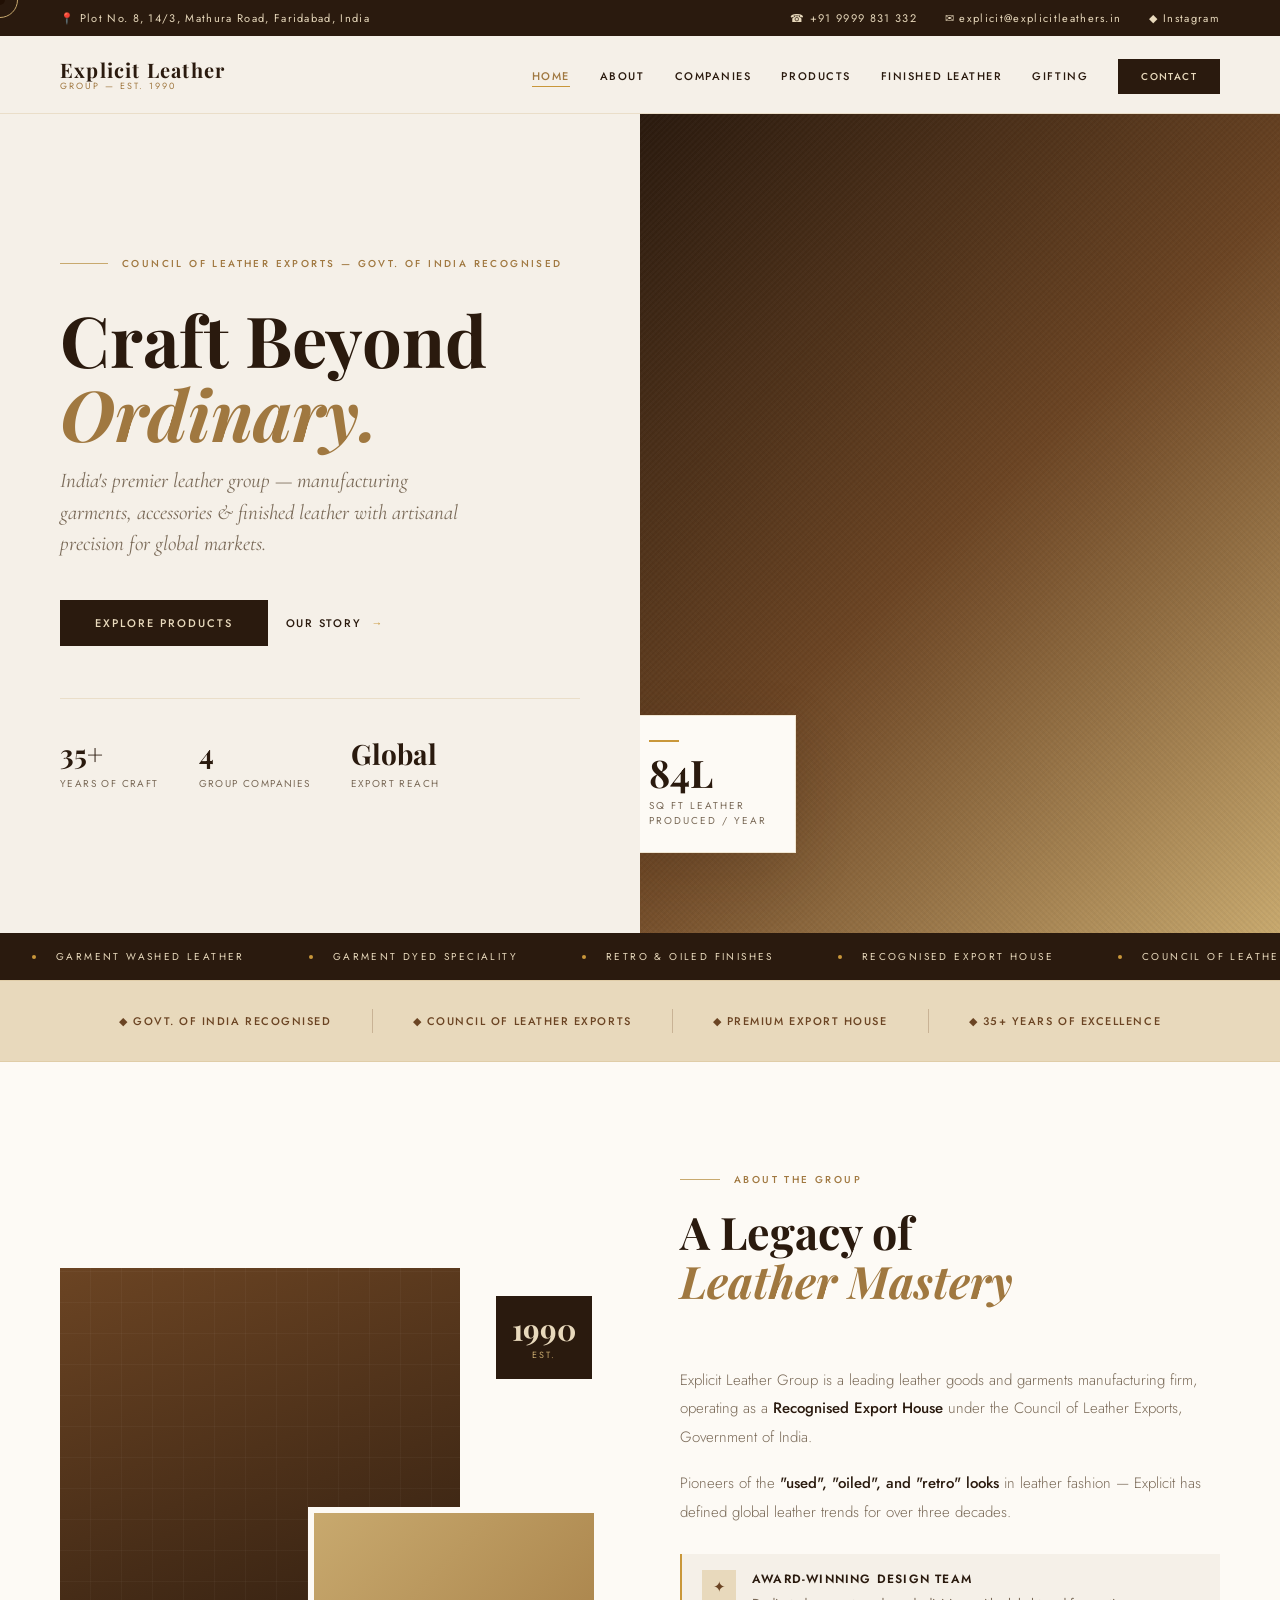
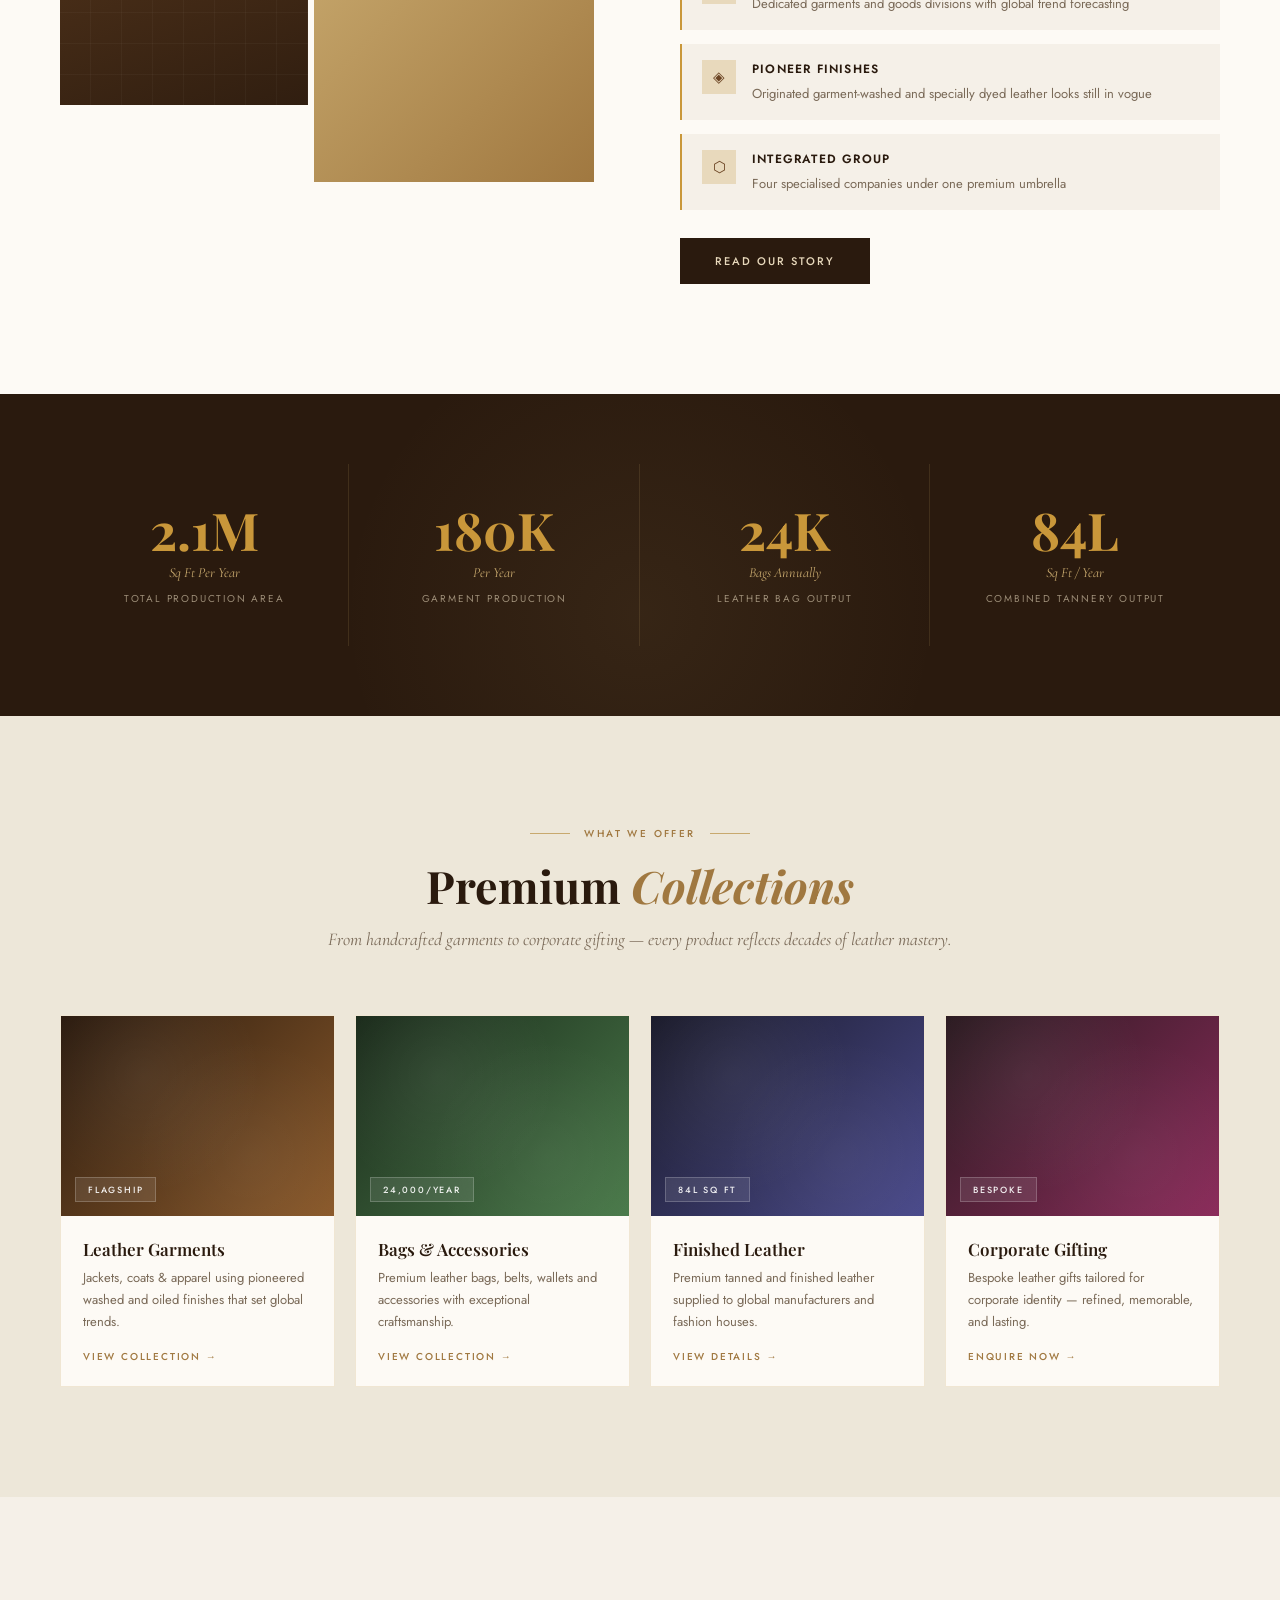
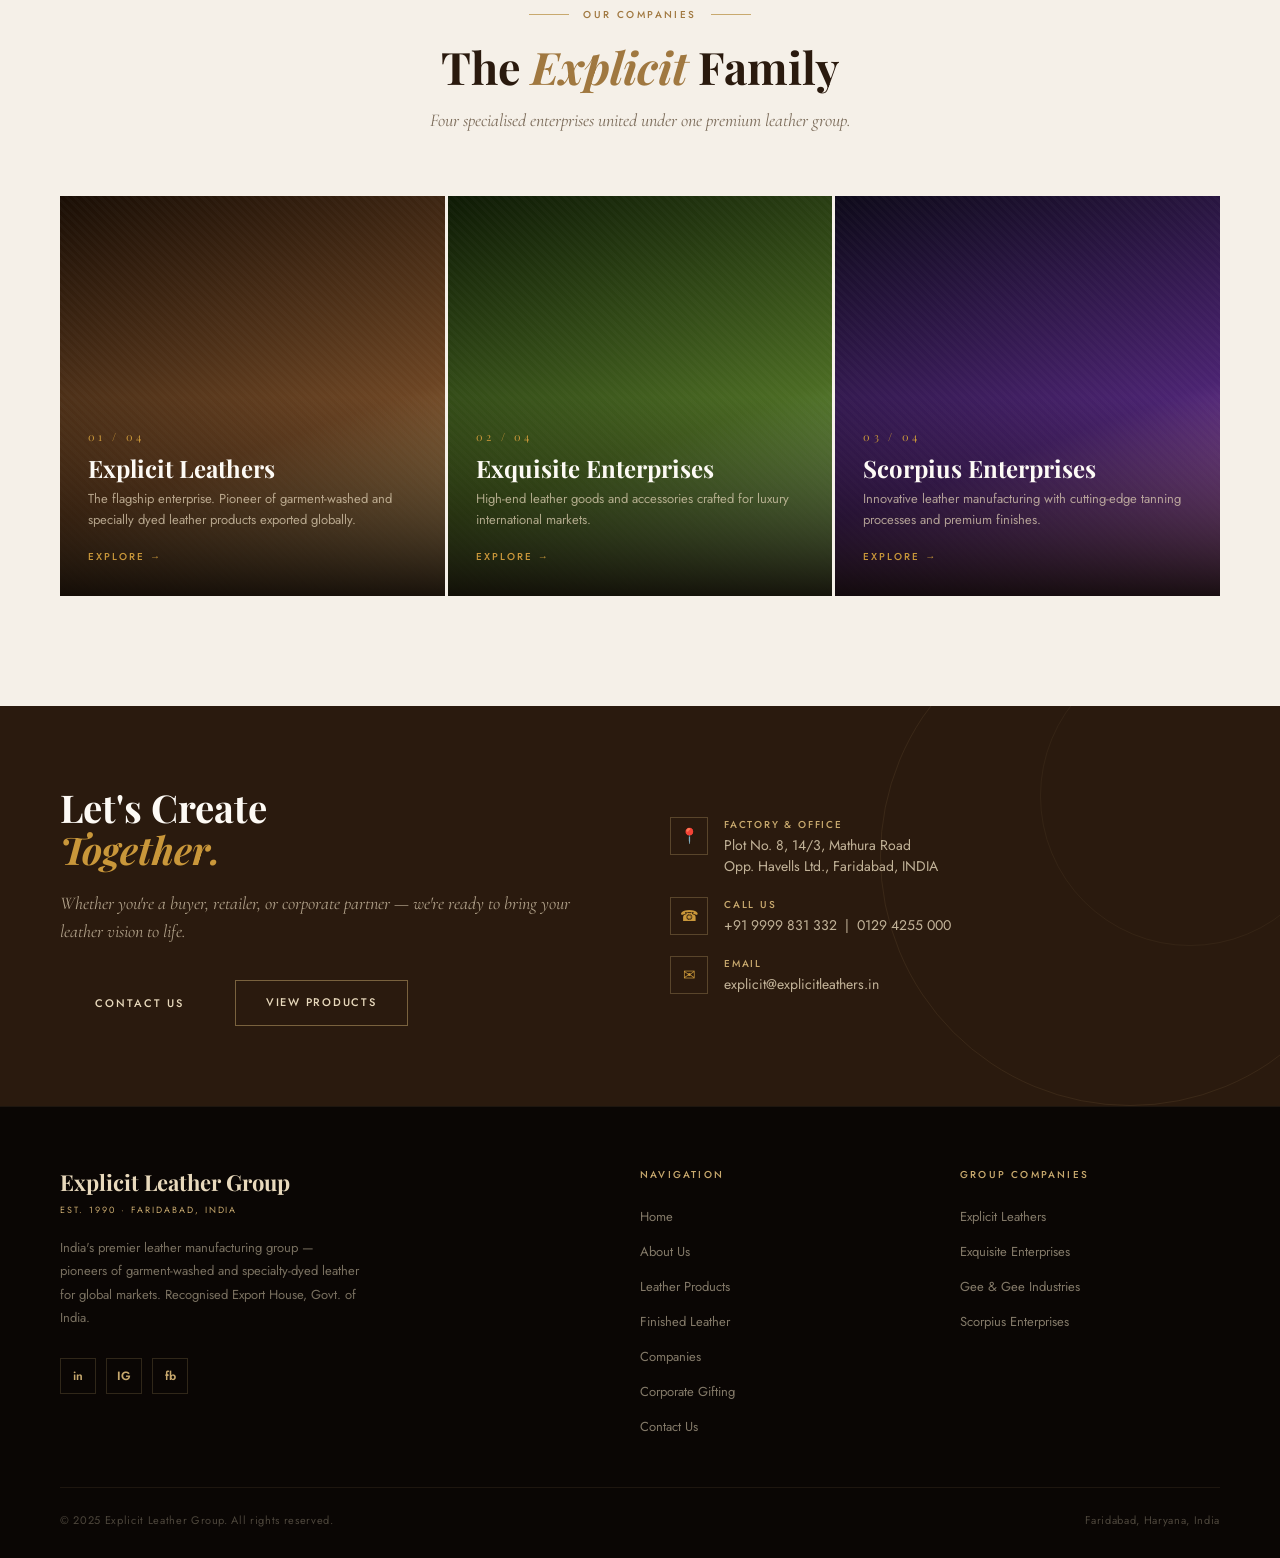
==== commit 6ad4ebd9: "companie" ====
--- a/index.html
+++ b/index.html
@@ -266,6 +266,7 @@
         <li><a href="about.html">About Us</a></li>
         <li><a href="products.html">Leather Products</a></li>
         <li><a href="finished-leather.html">Finished Leather</a></li>
+         <li><a href="companies.html">Companies</a></li>
         <li><a href="corporate-gifting.html">Corporate Gifting</a></li>
         <li><a href="contact.html">Contact Us</a></li>
       </ul>
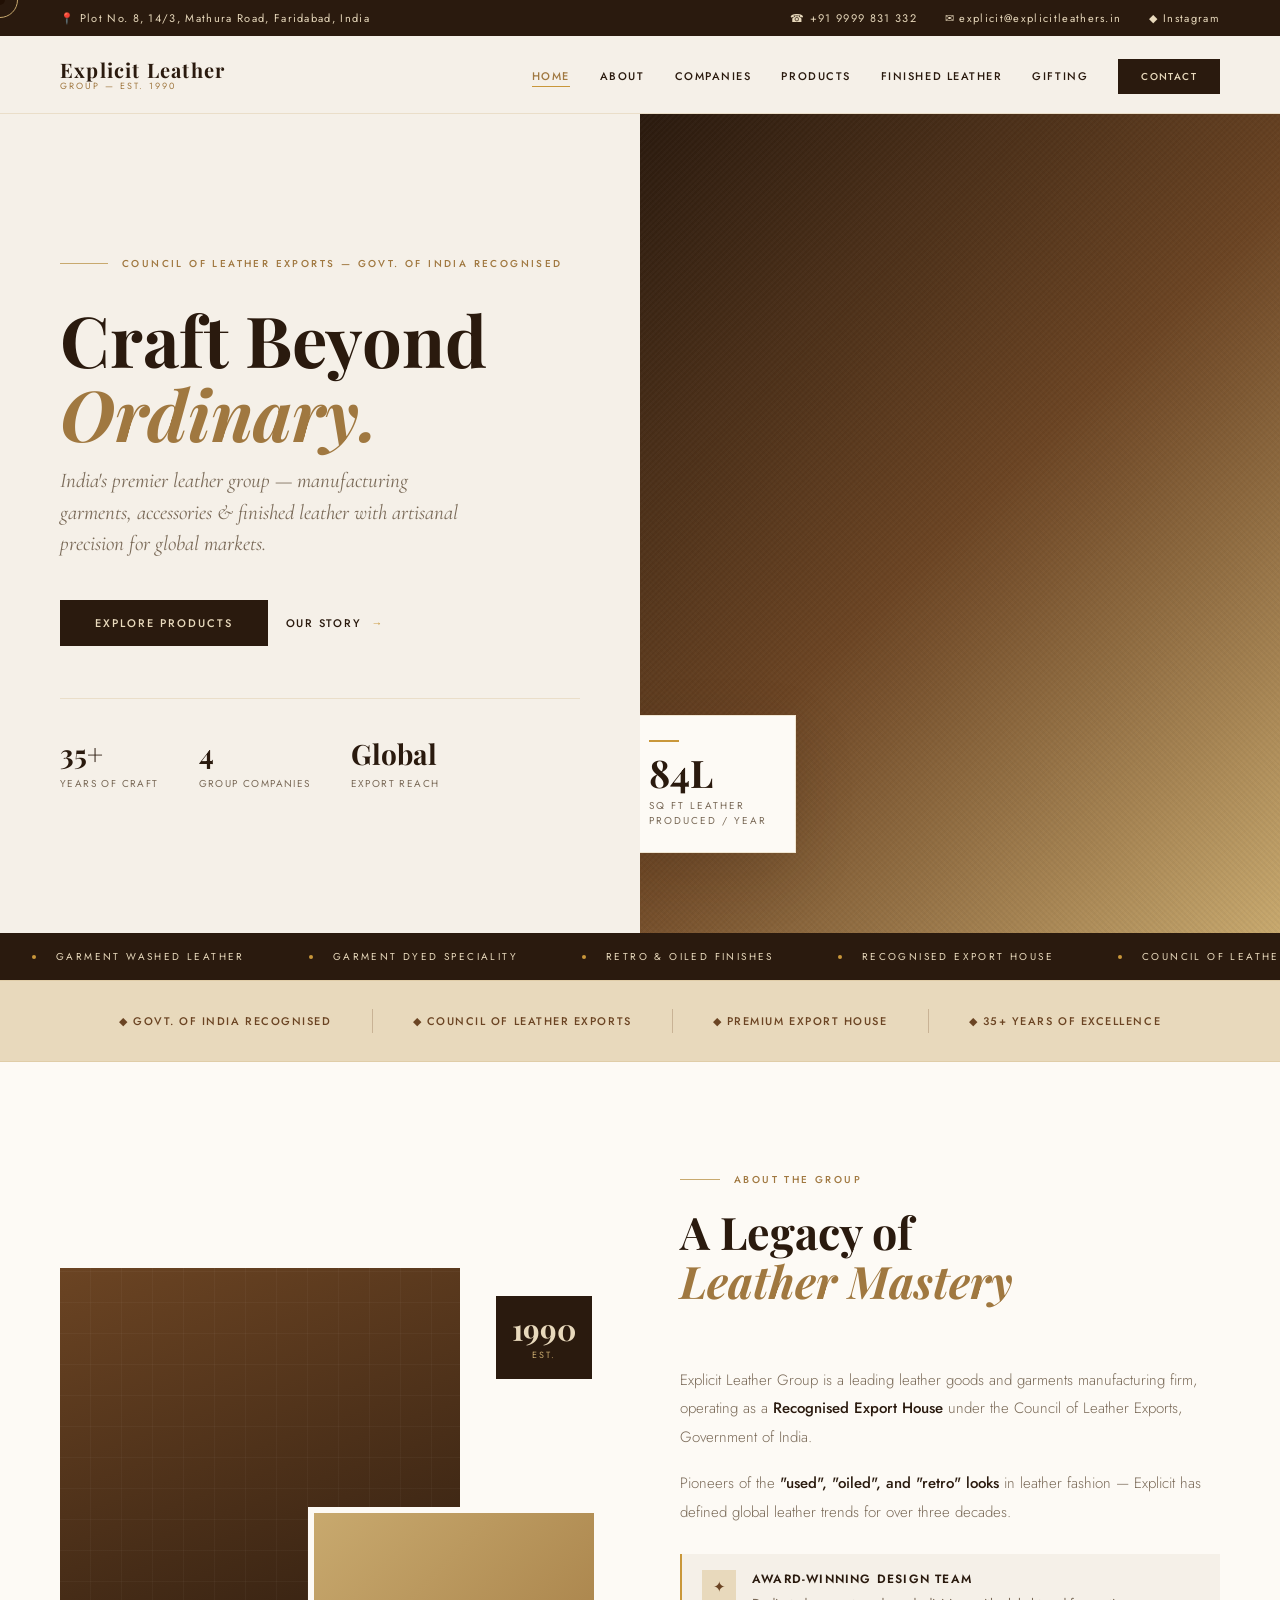
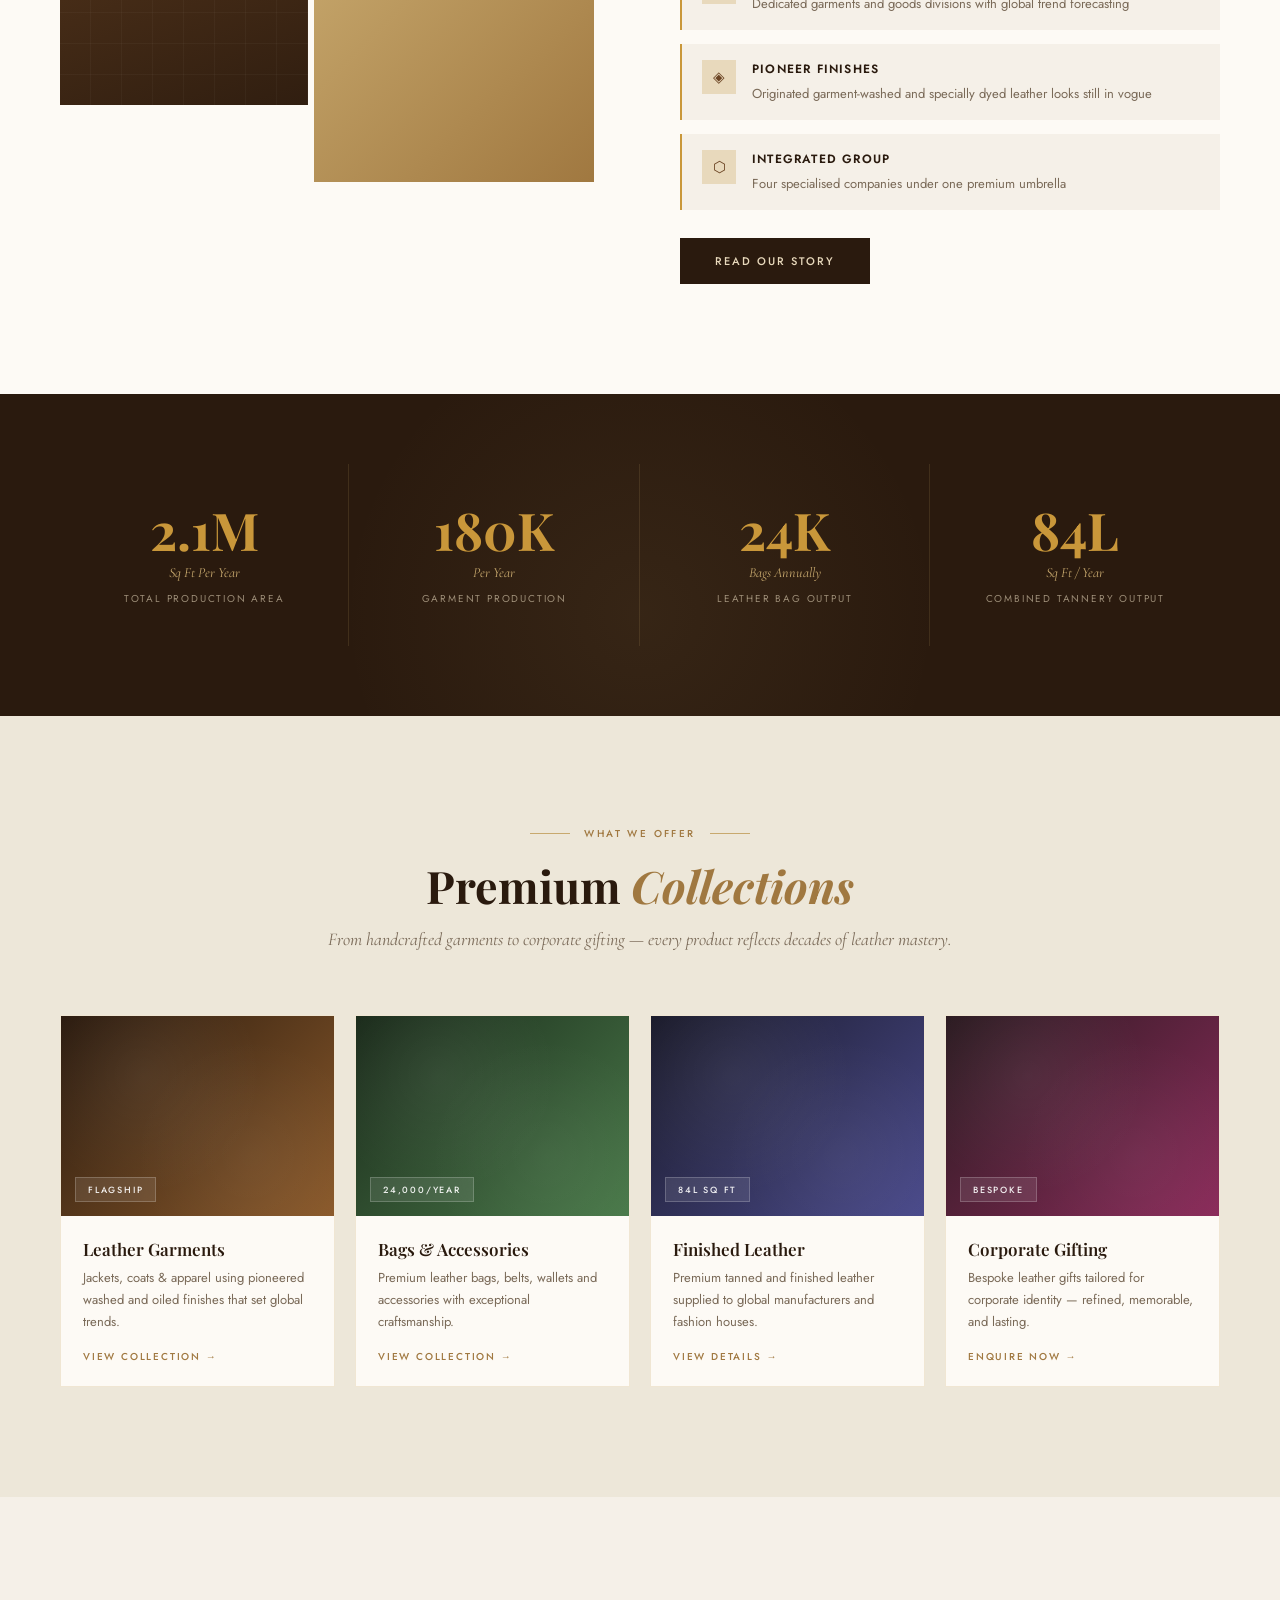
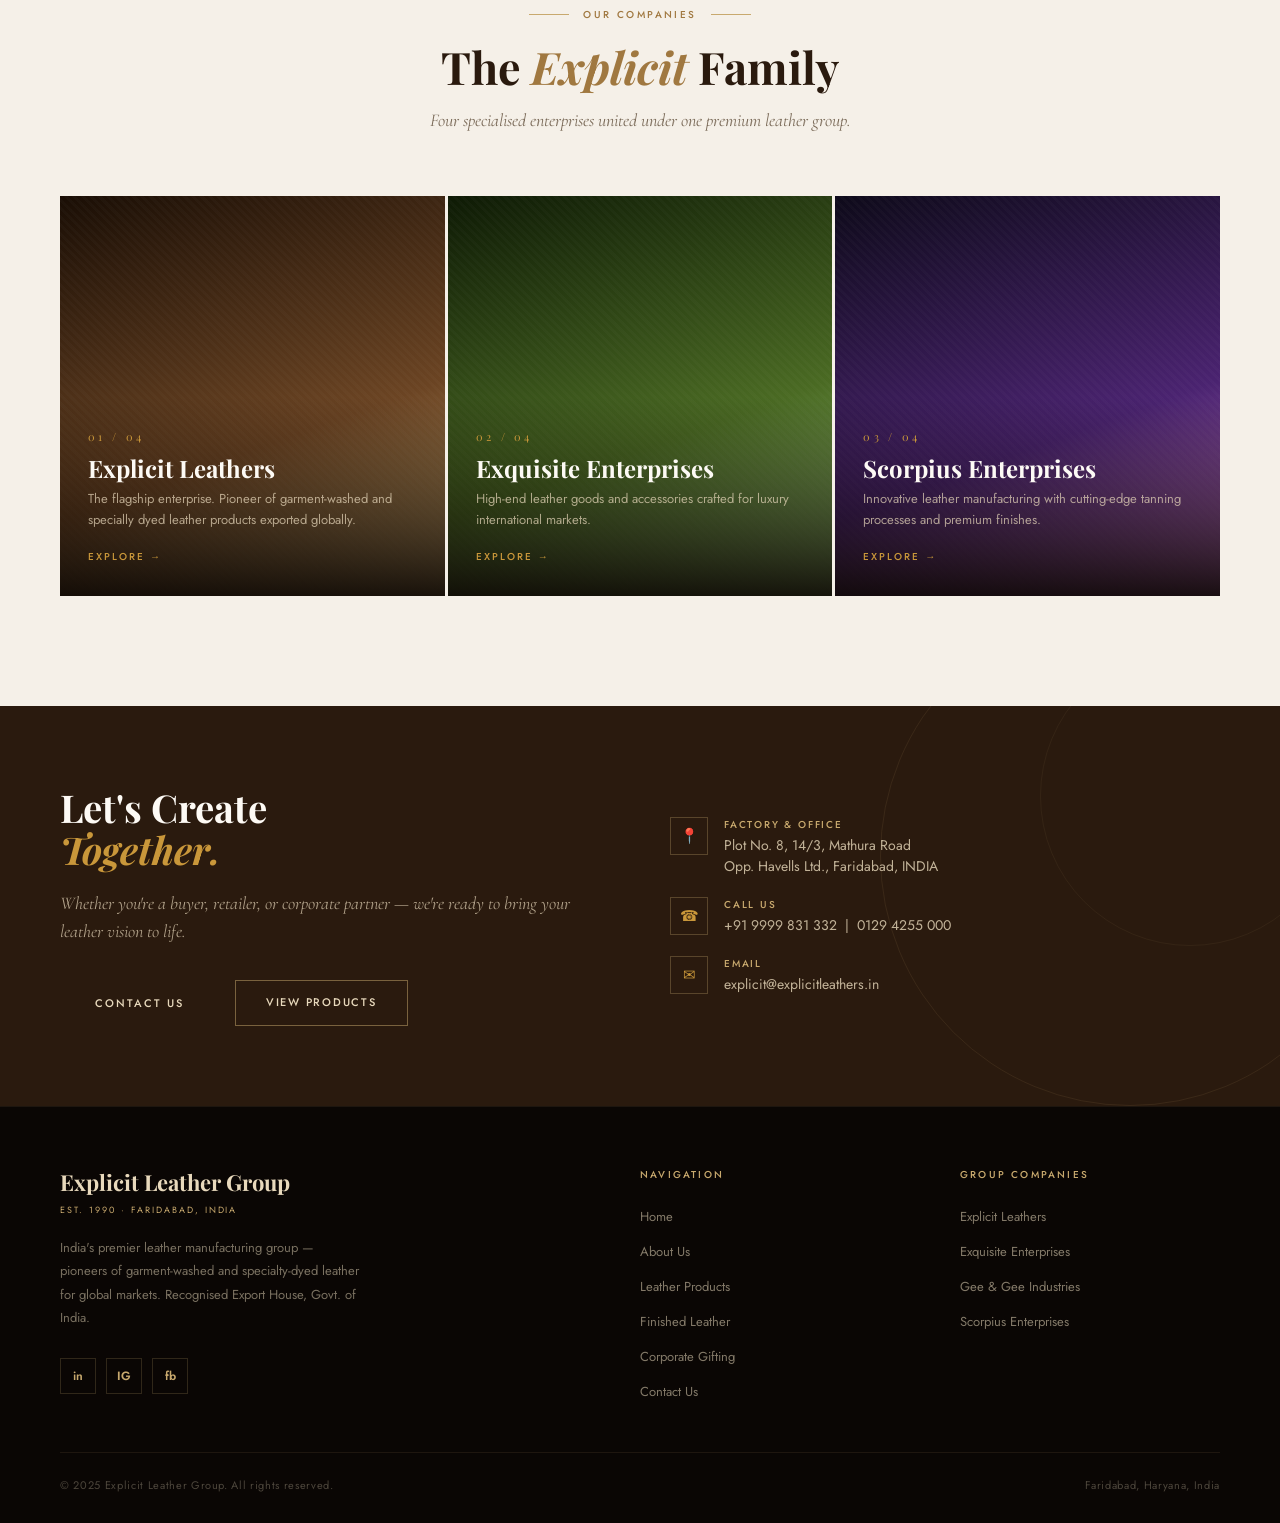
==== commit 3e8f747e: "update" ====
--- a/index.html
+++ b/index.html
@@ -266,7 +266,7 @@
         <li><a href="about.html">About Us</a></li>
         <li><a href="products.html">Leather Products</a></li>
         <li><a href="finished-leather.html">Finished Leather</a></li>
-         <li><a href="companies.html">Companies</a></li>
+        
         <li><a href="corporate-gifting.html">Corporate Gifting</a></li>
         <li><a href="contact.html">Contact Us</a></li>
       </ul>
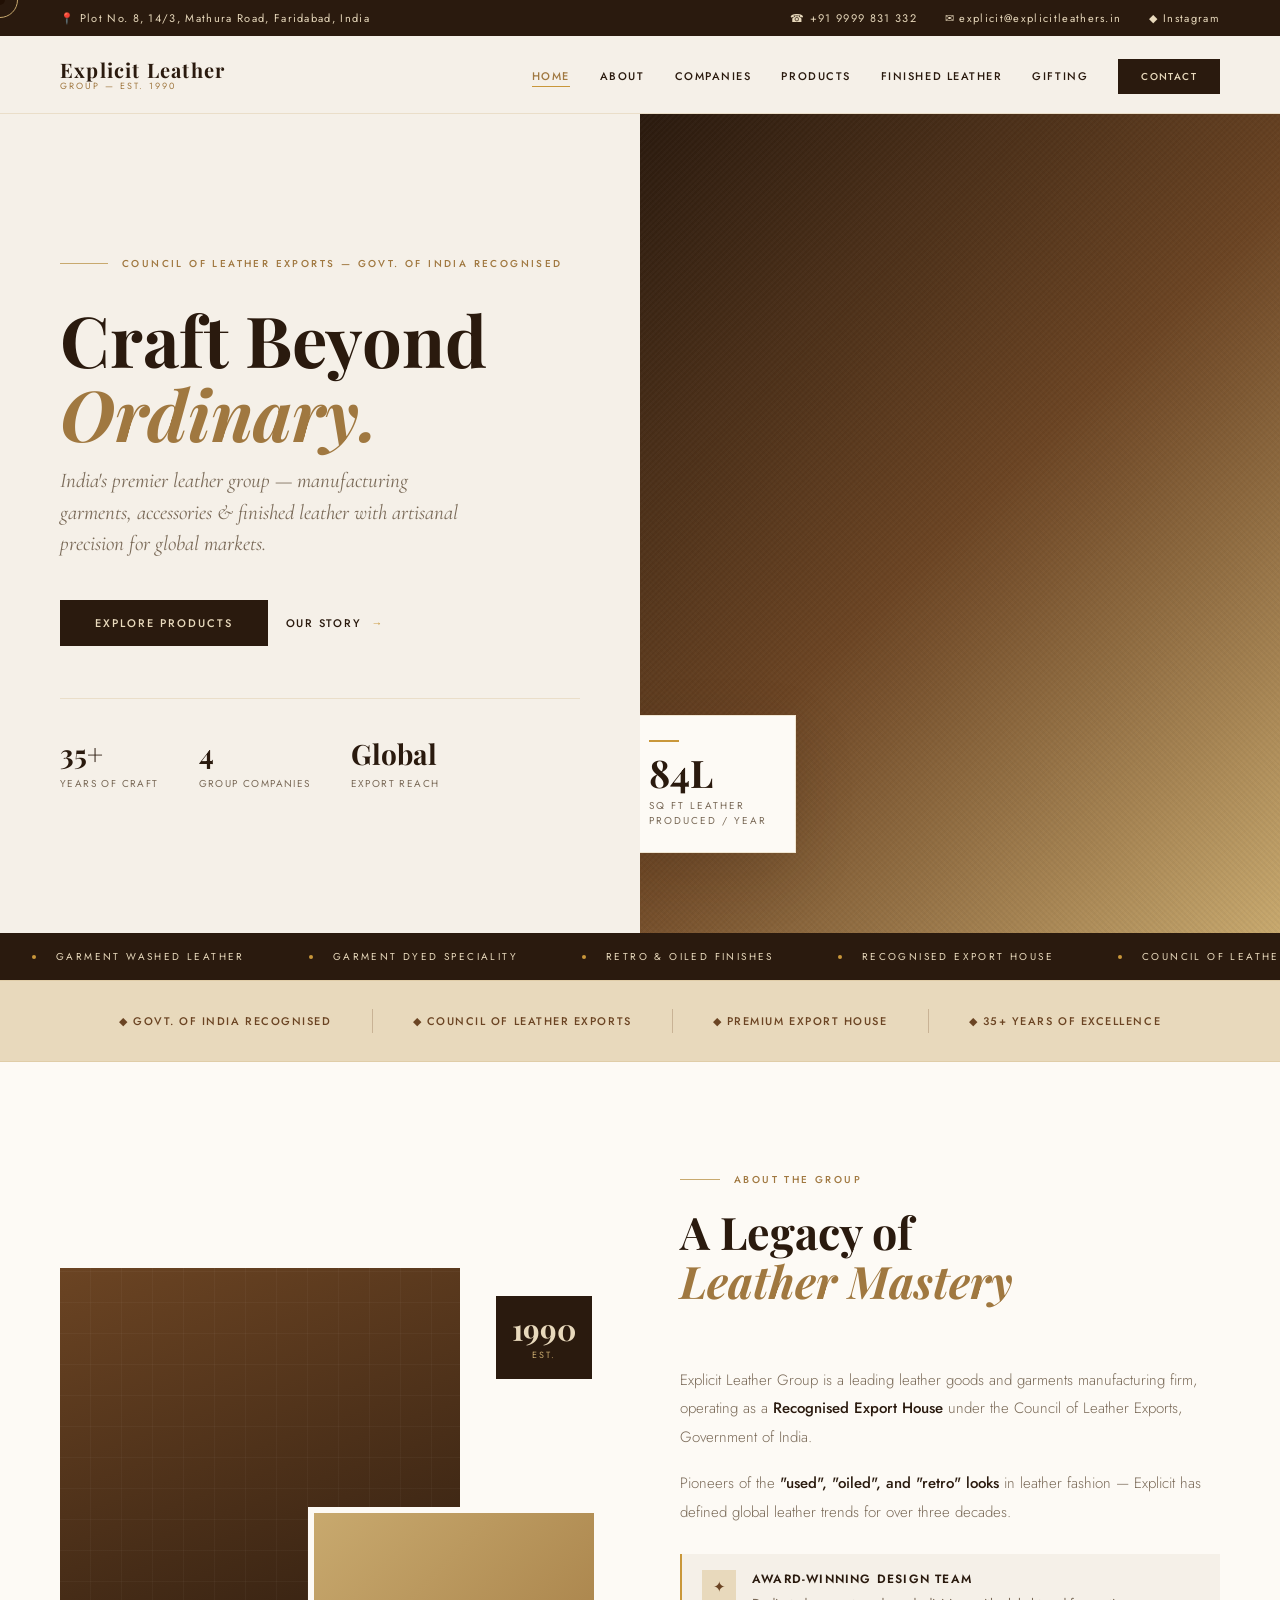
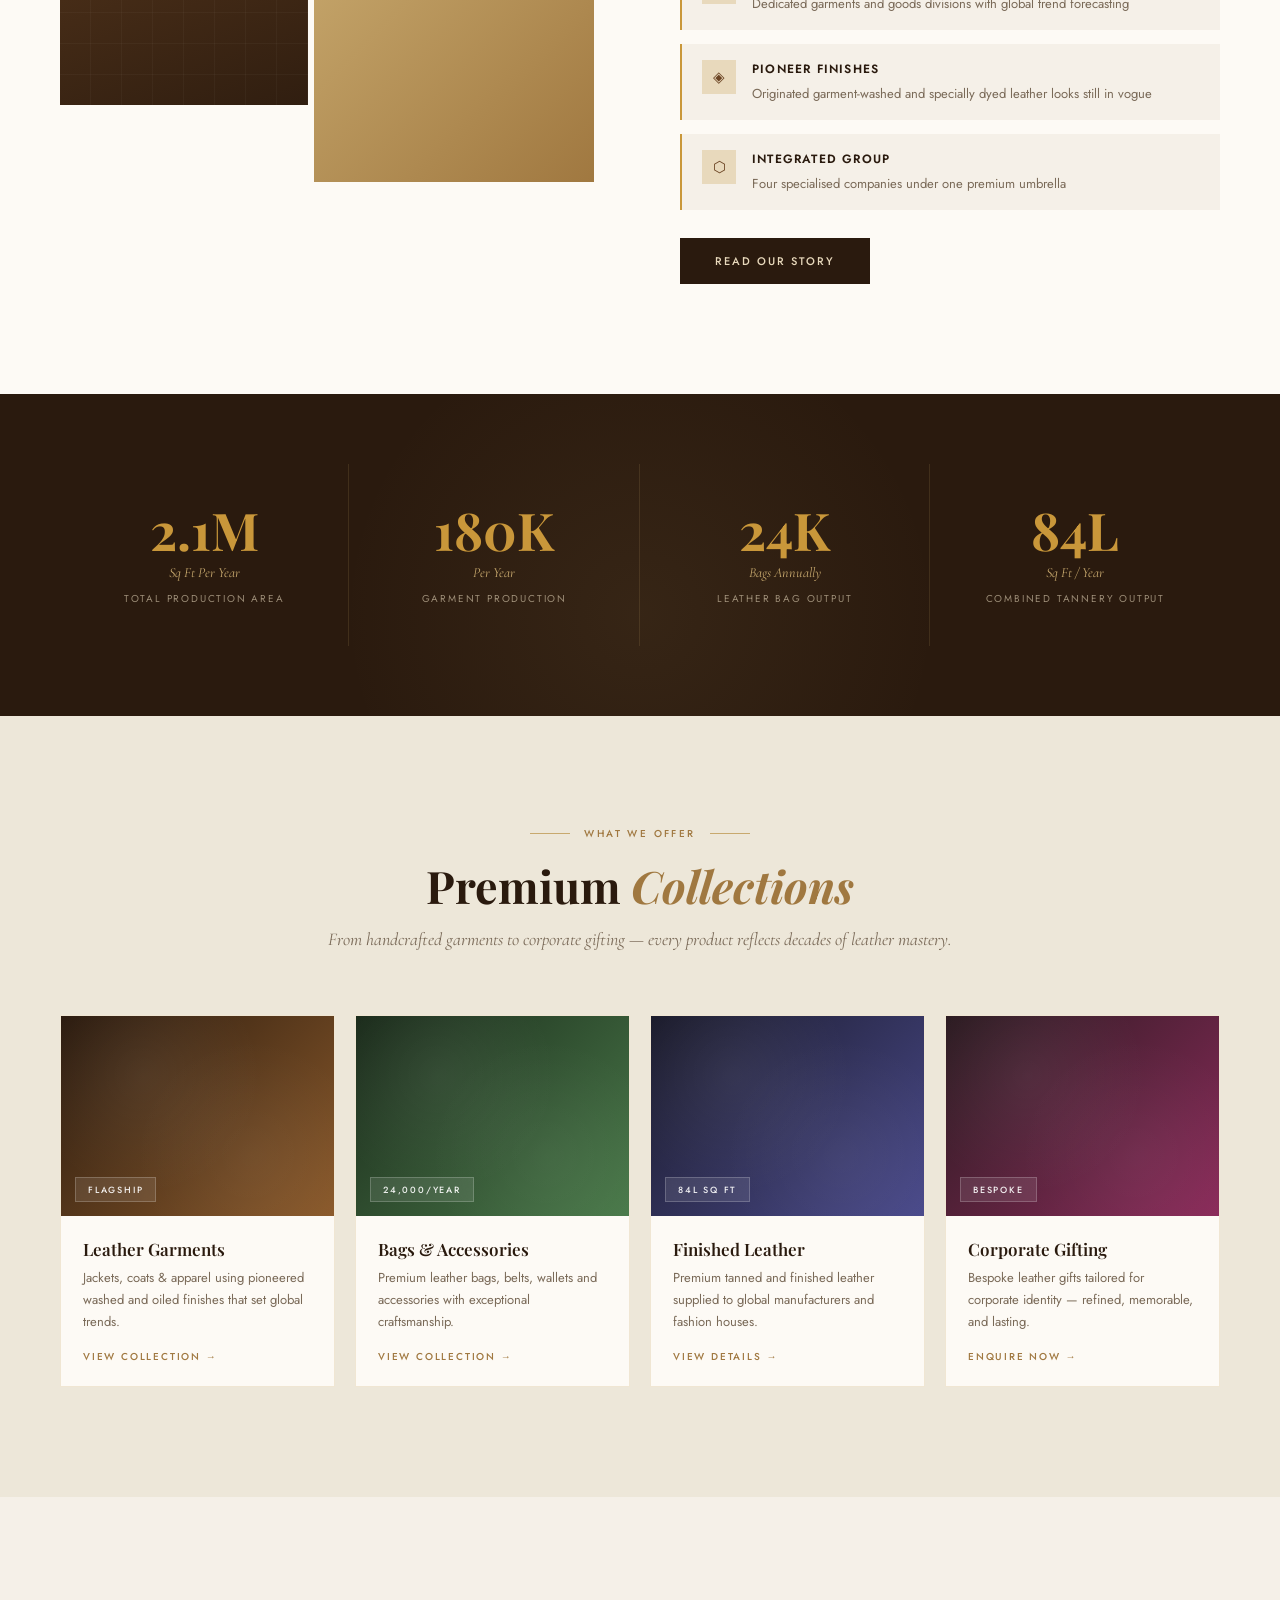
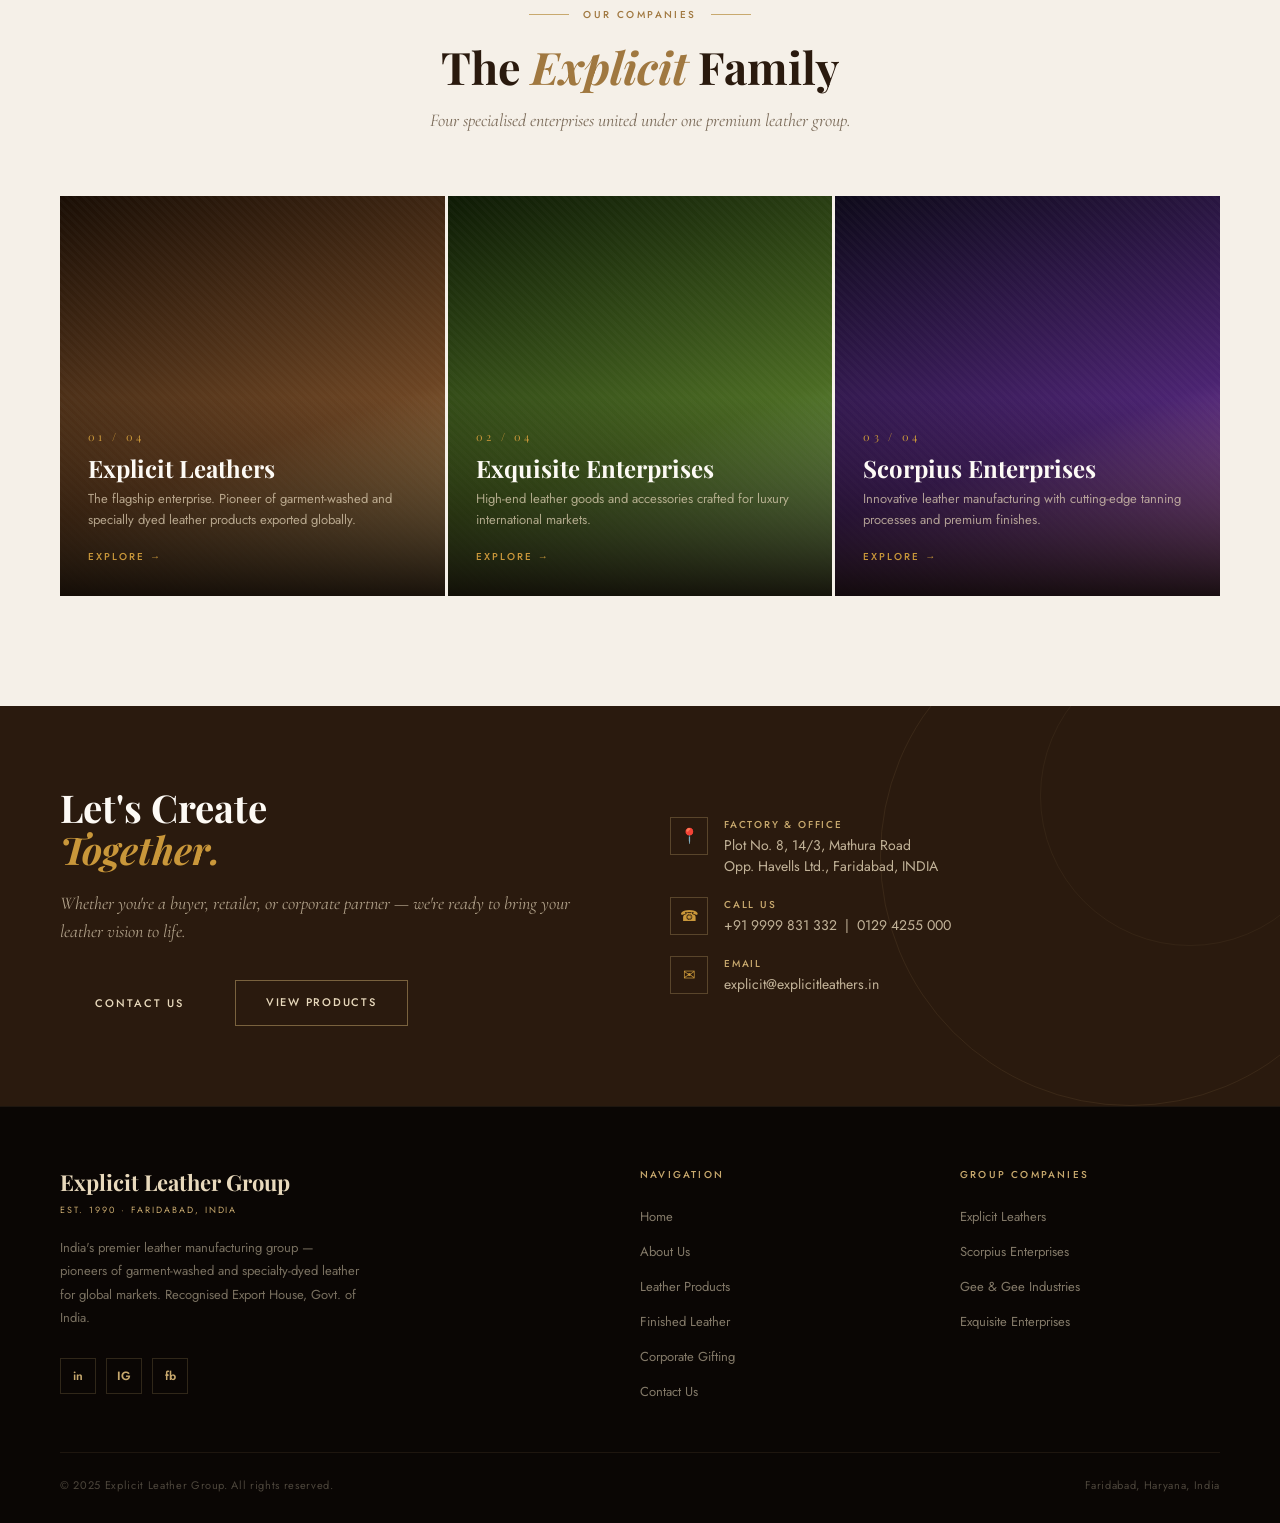
==== commit 471ed779: "change" ====
--- a/index.html
+++ b/index.html
@@ -275,9 +275,9 @@
       <div class="footer-col-title">Group Companies</div>
       <ul class="footer-links">
         <li><a href="companies.html">Explicit Leathers</a></li>
+        <li><a href="companies.html">Scorpius Enterprises</a></li>
+        <li><a href="companies.html">Gee &amp; Gee Industries</a></li>
         <li><a href="companies.html">Exquisite Enterprises</a></li>
-        <li><a href="companies.html">Gee &amp; Gee Industries</a></li>
-        <li><a href="companies.html">Scorpius Enterprises</a></li>
       </ul>
     </div>
   </div>
